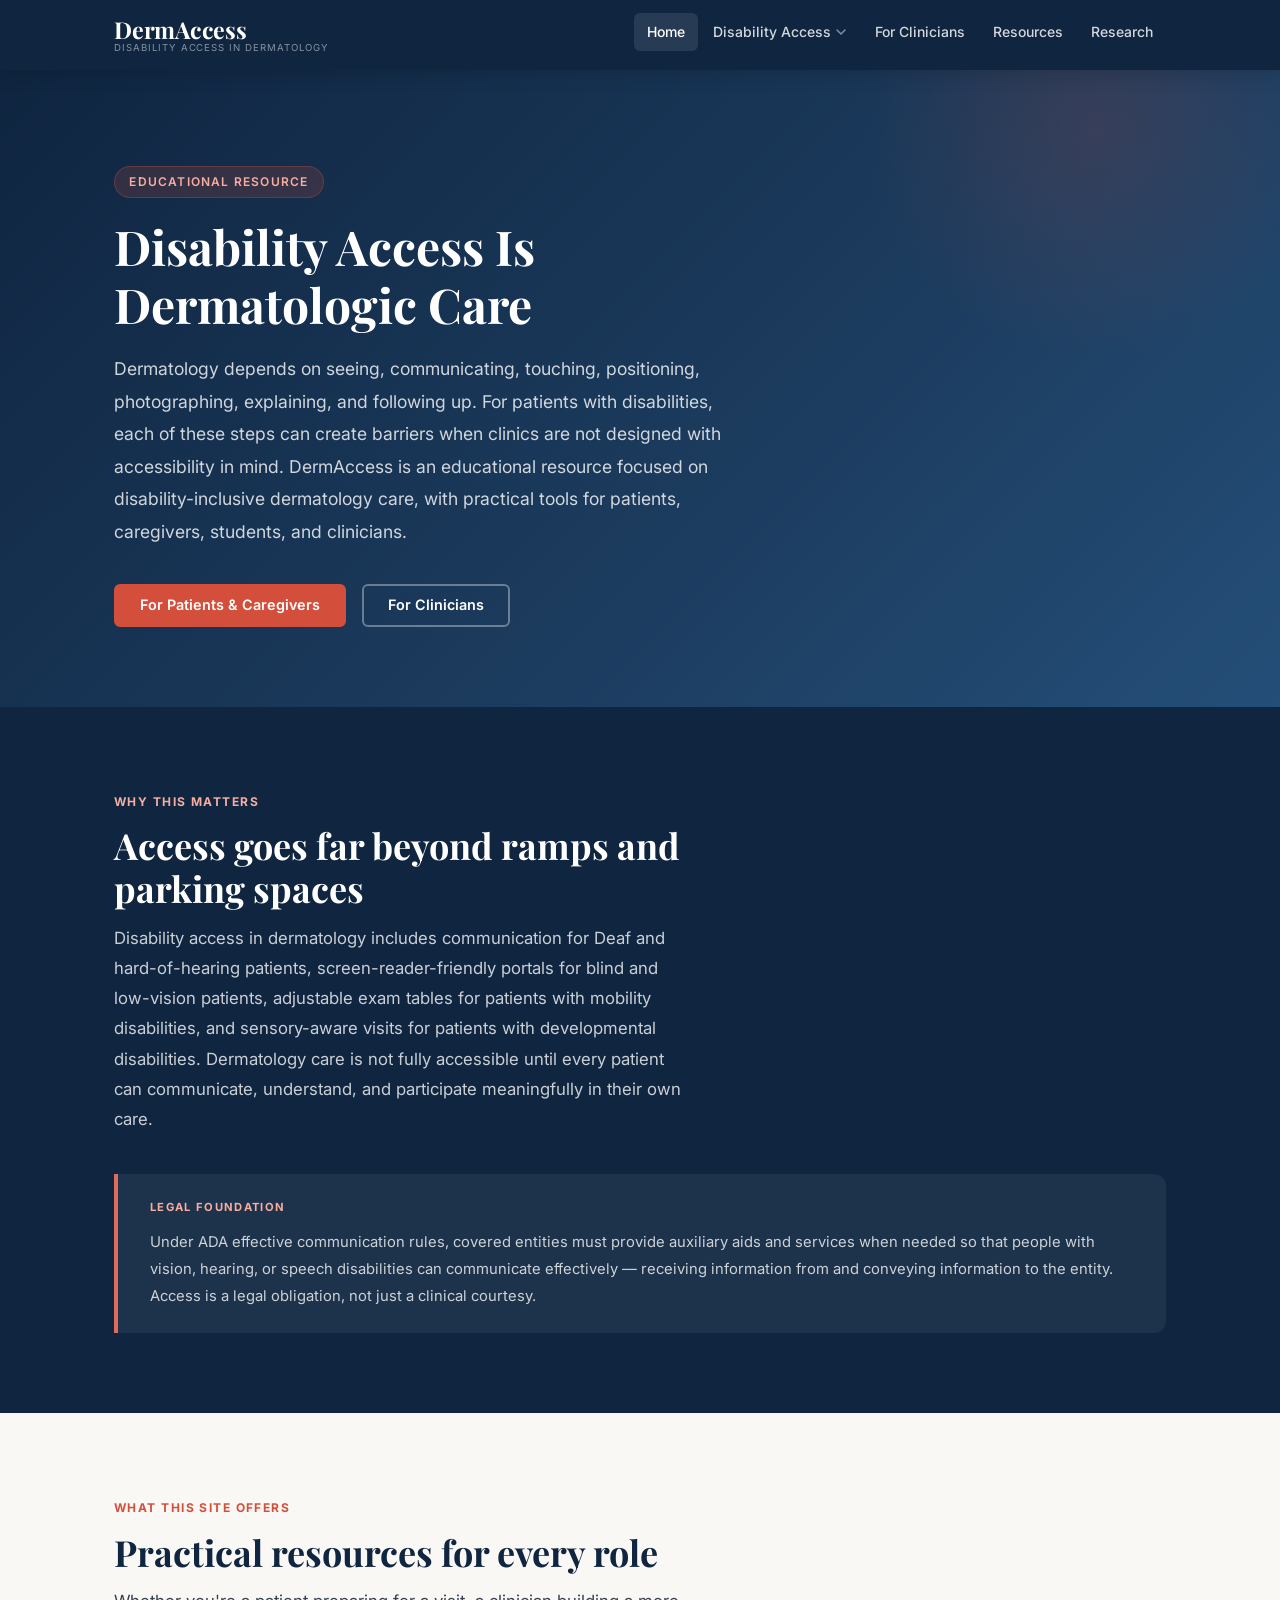
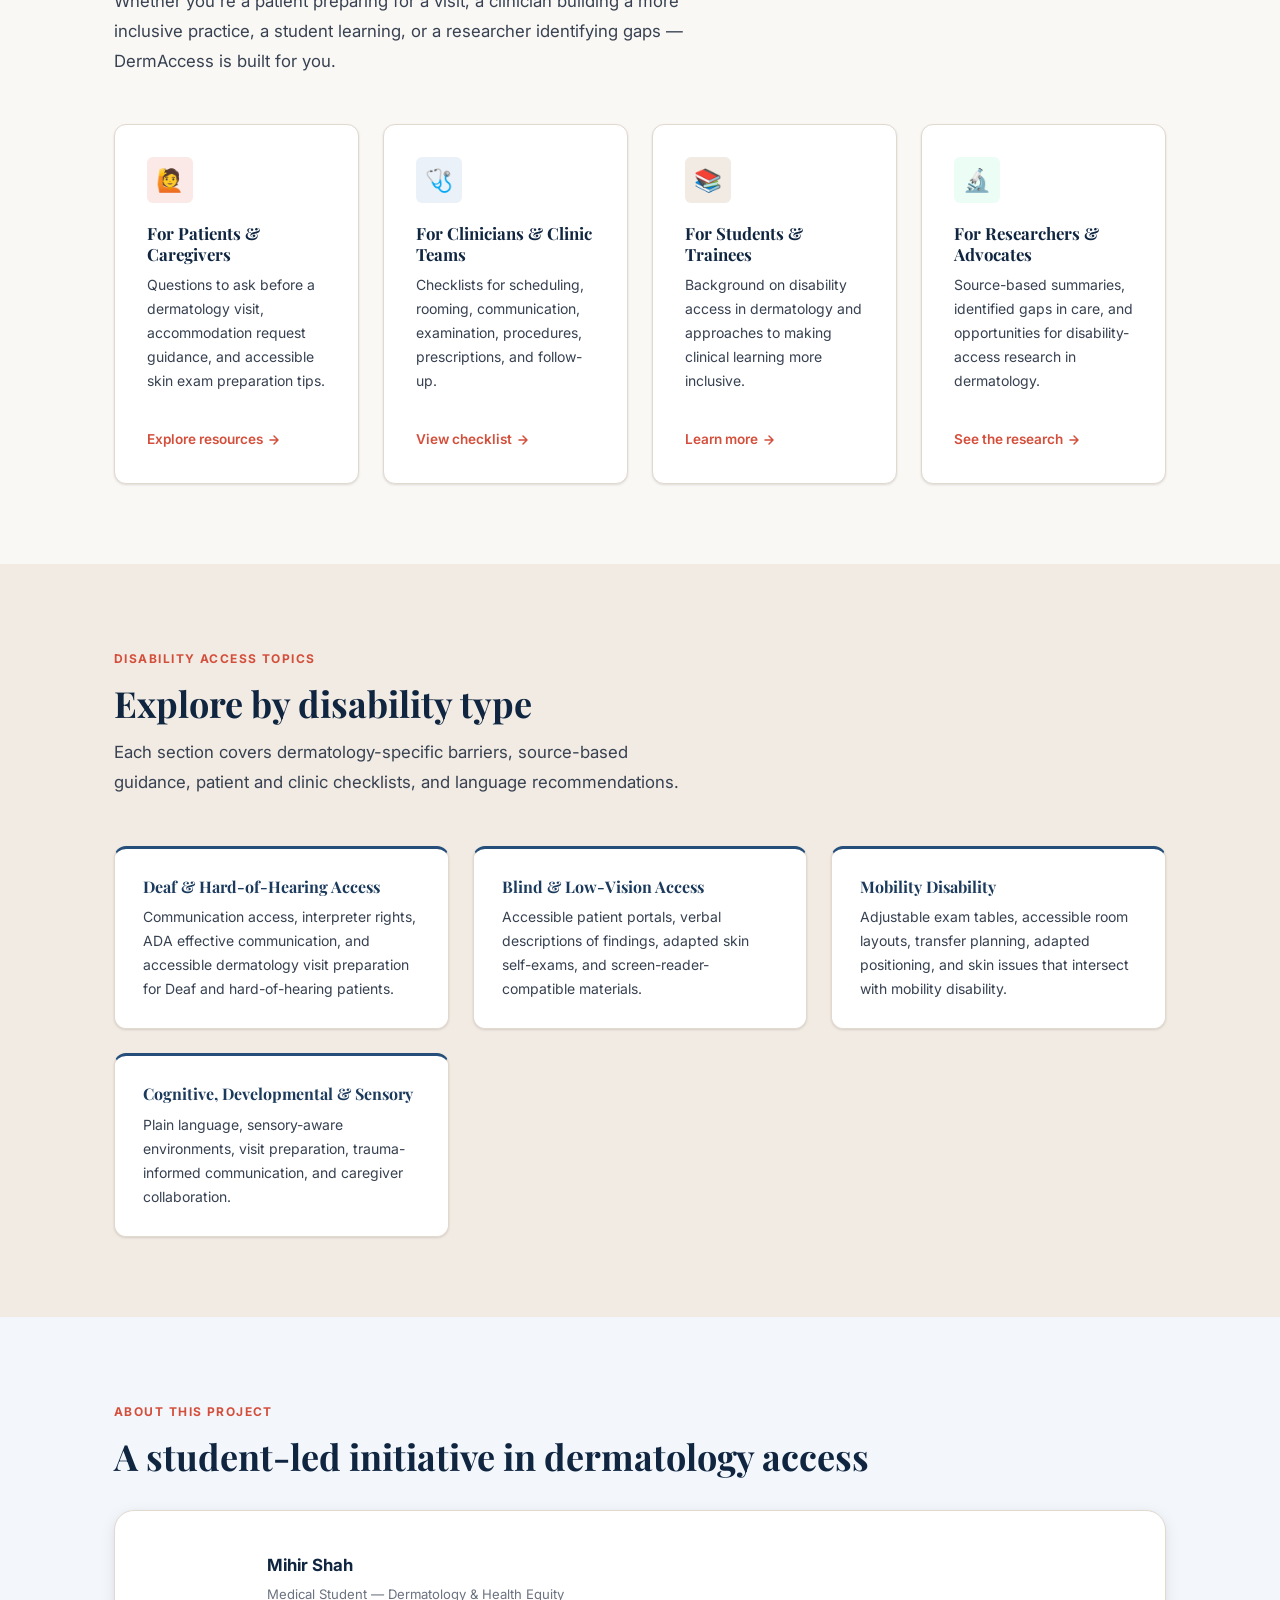
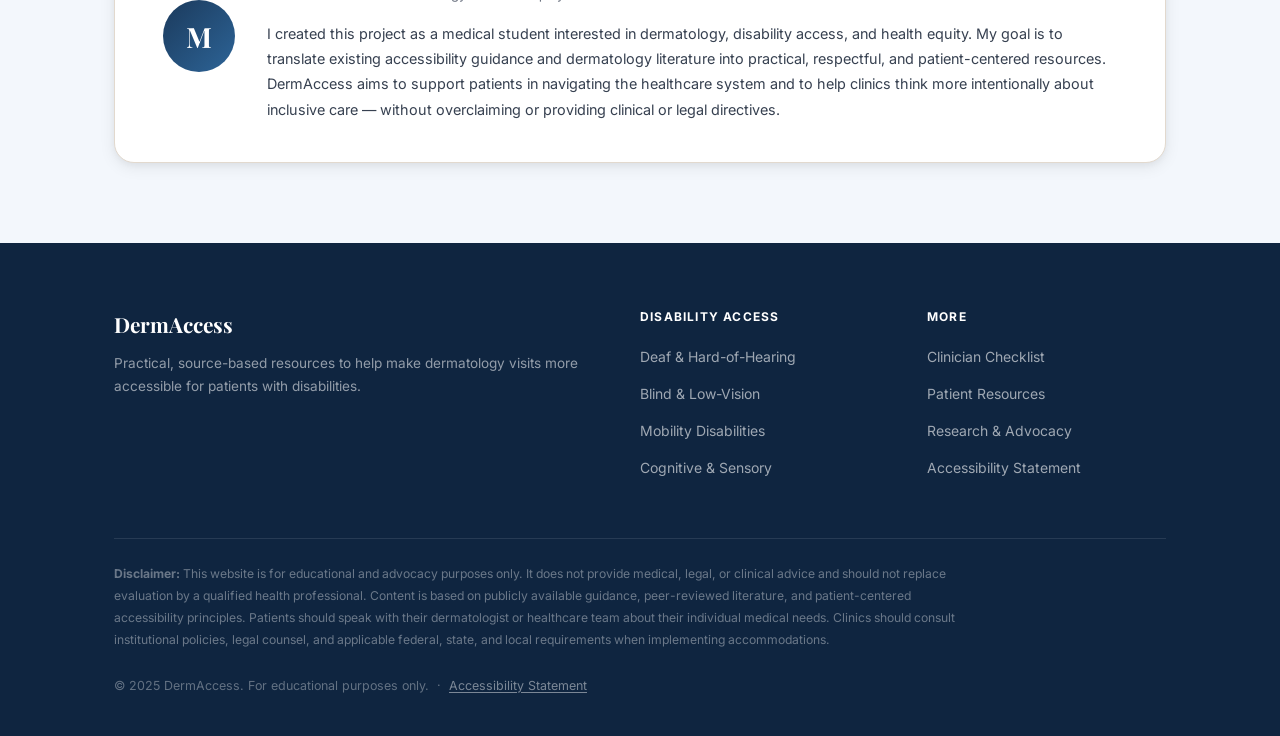
==== index.html @ 1eb8db0a "Initial launch: DermAccess static website Nine-page static HTML/CSS site covering disability-inclusi" ====
<!DOCTYPE html>
<html lang="en">
<head>
  <meta charset="UTF-8">
  <meta name="viewport" content="width=device-width, initial-scale=1.0">
  <meta name="description" content="DermAccess is an educational resource focused on disability-inclusive dermatology care, with practical tools for patients, caregivers, students, and clinicians.">
  <title>DermAccess — Disability Access in Dermatology</title>
  <link rel="preconnect" href="https://fonts.googleapis.com">
  <link rel="preconnect" href="https://fonts.gstatic.com" crossorigin>
  <link href="https://fonts.googleapis.com/css2?family=Playfair+Display:wght@400;700&family=Inter:wght@400;500;600;700&display=swap" rel="stylesheet">
  <link rel="stylesheet" href="css/style.css">
</head>
<body>

<a href="#main" class="skip-link">Skip to main content</a>

<header class="site-header">
  <div class="container">
    <nav class="nav-inner" aria-label="Main navigation">
      <a href="index.html" class="nav-logo" aria-label="DermAccess home">
        <span class="nav-logo-main">DermAccess</span>
        <span class="nav-logo-sub">Disability Access in Dermatology</span>
      </a>
      <button class="nav-toggle" aria-expanded="false" aria-controls="nav-links" aria-label="Toggle navigation">&#9776;</button>
      <ul class="nav-links" id="nav-links" role="list">
        <li><a href="index.html" class="active">Home</a></li>
        <li class="nav-dropdown">
          <button class="nav-dropdown-btn" aria-haspopup="true" aria-expanded="false">
            Disability Access
            <svg class="chevron-icon" viewBox="0 0 12 12" fill="none" aria-hidden="true"><path d="M2 4l4 4 4-4" stroke="currentColor" stroke-width="1.5" stroke-linecap="round" stroke-linejoin="round"/></svg>
          </button>
          <ul class="nav-dropdown-menu" role="list">
            <li><a href="deaf-hoh.html">Deaf &amp; Hard-of-Hearing</a></li>
            <li><a href="blind-low-vision.html">Blind &amp; Low-Vision</a></li>
            <li><a href="mobility.html">Mobility Disabilities</a></li>
            <li><a href="cognitive-sensory.html">Cognitive &amp; Sensory</a></li>
          </ul>
        </li>
        <li><a href="clinician-checklist.html">For Clinicians</a></li>
        <li><a href="patient-resources.html">Resources</a></li>
        <li><a href="research-advocacy.html">Research</a></li>
      </ul>
    </nav>
  </div>
</header>

<main id="main">

  <!-- HERO -->
  <section class="hero" aria-labelledby="hero-heading">
    <div class="container">
      <span class="hero-eyebrow">Educational Resource</span>
      <h1 id="hero-heading">Disability Access Is<br>Dermatologic Care</h1>
      <p class="hero-text">Dermatology depends on seeing, communicating, touching, positioning, photographing, explaining, and following up. For patients with disabilities, each of these steps can create barriers when clinics are not designed with accessibility in mind. DermAccess is an educational resource focused on disability-inclusive dermatology care, with practical tools for patients, caregivers, students, and clinicians.</p>
      <div class="hero-actions">
        <a href="patient-resources.html" class="btn btn-primary">For Patients &amp; Caregivers</a>
        <a href="clinician-checklist.html" class="btn btn-outline">For Clinicians</a>
      </div>
    </div>
  </section>

  <!-- WHY THIS MATTERS -->
  <section class="section bg-dark" aria-labelledby="why-heading">
    <div class="container">
      <span class="section-tag" style="color:#F7ADA0;">Why This Matters</span>
      <h2 id="why-heading" style="color:var(--white); max-width:600px;">Access goes far beyond ramps and parking spaces</h2>
      <p class="section-intro section-intro--white" style="margin-bottom:0;">Disability access in dermatology includes communication for Deaf and hard-of-hearing patients, screen-reader-friendly portals for blind and low-vision patients, adjustable exam tables for patients with mobility disabilities, and sensory-aware visits for patients with developmental disabilities. Dermatology care is not fully accessible until every patient can communicate, understand, and participate meaningfully in their own care.</p>
      <div class="callout" style="background:rgba(255,255,255,0.06); border-left-color:var(--coral-400); margin-top:2.5rem; margin-bottom:0;">
        <div class="callout-label" style="color:#F7ADA0;">Legal Foundation</div>
        <p style="color:rgba(255,255,255,0.78);">Under ADA effective communication rules, covered entities must provide auxiliary aids and services when needed so that people with vision, hearing, or speech disabilities can communicate effectively — receiving information from and conveying information to the entity. Access is a legal obligation, not just a clinical courtesy.</p>
      </div>
    </div>
  </section>

  <!-- WHAT THIS SITE OFFERS -->
  <section class="section" aria-labelledby="offers-heading">
    <div class="container">
      <span class="section-tag">What This Site Offers</span>
      <h2 id="offers-heading">Practical resources for every role</h2>
      <p class="section-intro">Whether you're a patient preparing for a visit, a clinician building a more inclusive practice, a student learning, or a researcher identifying gaps — DermAccess is built for you.</p>
      <div class="cards-grid">
        <article class="card">
          <div class="card-icon card-icon--coral" aria-hidden="true">🙋</div>
          <h3>For Patients &amp; Caregivers</h3>
          <p>Questions to ask before a dermatology visit, accommodation request guidance, and accessible skin exam preparation tips.</p>
          <a href="patient-resources.html" class="card-link" aria-label="Resources for patients and caregivers">
            Explore resources
            <svg width="14" height="14" viewBox="0 0 14 14" fill="none" aria-hidden="true"><path d="M3 7h8M7 3l4 4-4 4" stroke="currentColor" stroke-width="1.5" stroke-linecap="round" stroke-linejoin="round"/></svg>
          </a>
        </article>
        <article class="card">
          <div class="card-icon card-icon--blue" aria-hidden="true">🩺</div>
          <h3>For Clinicians &amp; Clinic Teams</h3>
          <p>Checklists for scheduling, rooming, communication, examination, procedures, prescriptions, and follow-up.</p>
          <a href="clinician-checklist.html" class="card-link" aria-label="Resources for clinicians and clinic teams">
            View checklist
            <svg width="14" height="14" viewBox="0 0 14 14" fill="none" aria-hidden="true"><path d="M3 7h8M7 3l4 4-4 4" stroke="currentColor" stroke-width="1.5" stroke-linecap="round" stroke-linejoin="round"/></svg>
          </a>
        </article>
        <article class="card">
          <div class="card-icon card-icon--warm" aria-hidden="true">📚</div>
          <h3>For Students &amp; Trainees</h3>
          <p>Background on disability access in dermatology and approaches to making clinical learning more inclusive.</p>
          <a href="research-advocacy.html" class="card-link" aria-label="Resources for students and trainees">
            Learn more
            <svg width="14" height="14" viewBox="0 0 14 14" fill="none" aria-hidden="true"><path d="M3 7h8M7 3l4 4-4 4" stroke="currentColor" stroke-width="1.5" stroke-linecap="round" stroke-linejoin="round"/></svg>
          </a>
        </article>
        <article class="card">
          <div class="card-icon card-icon--green" aria-hidden="true">🔬</div>
          <h3>For Researchers &amp; Advocates</h3>
          <p>Source-based summaries, identified gaps in care, and opportunities for disability-access research in dermatology.</p>
          <a href="research-advocacy.html" class="card-link" aria-label="Resources for researchers and advocates">
            See the research
            <svg width="14" height="14" viewBox="0 0 14 14" fill="none" aria-hidden="true"><path d="M3 7h8M7 3l4 4-4 4" stroke="currentColor" stroke-width="1.5" stroke-linecap="round" stroke-linejoin="round"/></svg>
          </a>
        </article>
      </div>
    </div>
  </section>

  <!-- DISABILITY ACCESS TOPICS -->
  <section class="section bg-warm" aria-labelledby="topics-heading">
    <div class="container">
      <span class="section-tag">Disability Access Topics</span>
      <h2 id="topics-heading">Explore by disability type</h2>
      <p class="section-intro">Each section covers dermatology-specific barriers, source-based guidance, patient and clinic checklists, and language recommendations.</p>
      <div class="barriers-grid">
        <a href="deaf-hoh.html" class="barrier-card" style="text-decoration:none; cursor:pointer;">
          <h3>Deaf &amp; Hard-of-Hearing Access</h3>
          <p>Communication access, interpreter rights, ADA effective communication, and accessible dermatology visit preparation for Deaf and hard-of-hearing patients.</p>
        </a>
        <a href="blind-low-vision.html" class="barrier-card" style="text-decoration:none; cursor:pointer;">
          <h3>Blind &amp; Low-Vision Access</h3>
          <p>Accessible patient portals, verbal descriptions of findings, adapted skin self-exams, and screen-reader-compatible materials.</p>
        </a>
        <a href="mobility.html" class="barrier-card" style="text-decoration:none; cursor:pointer;">
          <h3>Mobility Disability</h3>
          <p>Adjustable exam tables, accessible room layouts, transfer planning, adapted positioning, and skin issues that intersect with mobility disability.</p>
        </a>
        <a href="cognitive-sensory.html" class="barrier-card" style="text-decoration:none; cursor:pointer;">
          <h3>Cognitive, Developmental &amp; Sensory</h3>
          <p>Plain language, sensory-aware environments, visit preparation, trauma-informed communication, and caregiver collaboration.</p>
        </a>
      </div>
    </div>
  </section>

  <!-- ABOUT -->
  <section class="section bg-blue-light" aria-labelledby="about-heading">
    <div class="container">
      <span class="section-tag">About This Project</span>
      <h2 id="about-heading" style="margin-bottom:2rem;">A student-led initiative in dermatology access</h2>
      <div class="about-banner">
        <div class="about-avatar" aria-hidden="true">M</div>
        <div>
          <div class="about-name">Mihir Shah</div>
          <span class="about-role">Medical Student &mdash; Dermatology &amp; Health Equity</span>
          <p class="about-text">I created this project as a medical student interested in dermatology, disability access, and health equity. My goal is to translate existing accessibility guidance and dermatology literature into practical, respectful, and patient-centered resources. DermAccess aims to support patients in navigating the healthcare system and to help clinics think more intentionally about inclusive care — without overclaiming or providing clinical or legal directives.</p>
        </div>
      </div>
    </div>
  </section>

</main>

<footer class="site-footer" role="contentinfo">
  <div class="container">
    <div class="footer-grid">
      <div>
        <span class="footer-brand-name">DermAccess</span>
        <p class="footer-tagline">Practical, source-based resources to help make dermatology visits more accessible for patients with disabilities.</p>
      </div>
      <div>
        <span class="footer-heading">Disability Access</span>
        <ul class="footer-links">
          <li><a href="deaf-hoh.html">Deaf &amp; Hard-of-Hearing</a></li>
          <li><a href="blind-low-vision.html">Blind &amp; Low-Vision</a></li>
          <li><a href="mobility.html">Mobility Disabilities</a></li>
          <li><a href="cognitive-sensory.html">Cognitive &amp; Sensory</a></li>
        </ul>
      </div>
      <div>
        <span class="footer-heading">More</span>
        <ul class="footer-links">
          <li><a href="clinician-checklist.html">Clinician Checklist</a></li>
          <li><a href="patient-resources.html">Patient Resources</a></li>
          <li><a href="research-advocacy.html">Research &amp; Advocacy</a></li>
          <li><a href="accessibility.html">Accessibility Statement</a></li>
        </ul>
      </div>
    </div>
    <hr class="footer-divider">
    <p class="footer-disclaimer"><strong>Disclaimer:</strong> This website is for educational and advocacy purposes only. It does not provide medical, legal, or clinical advice and should not replace evaluation by a qualified health professional. Content is based on publicly available guidance, peer-reviewed literature, and patient-centered accessibility principles. Patients should speak with their dermatologist or healthcare team about their individual medical needs. Clinics should consult institutional policies, legal counsel, and applicable federal, state, and local requirements when implementing accommodations.</p>
    <p class="footer-copy">&copy; 2025 DermAccess. For educational purposes only. &nbsp;&middot;&nbsp; <a href="accessibility.html" style="color:rgba(255,255,255,0.45);">Accessibility Statement</a></p>
  </div>
</footer>

<script>
  // Mobile nav toggle
  const toggle = document.querySelector('.nav-toggle');
  const navLinks = document.getElementById('nav-links');
  toggle.addEventListener('click', () => {
    const open = navLinks.classList.toggle('is-open');
    toggle.setAttribute('aria-expanded', open);
  });
  // Mobile dropdown toggle
  document.querySelectorAll('.nav-dropdown-btn').forEach(btn => {
    btn.addEventListener('click', () => {
      const dropdown = btn.closest('.nav-dropdown');
      const open = dropdown.classList.toggle('is-open');
      btn.setAttribute('aria-expanded', open);
    });
  });
</script>

</body>
</html>
---- css/style.css ----
/* ===========================
   CUSTOM PROPERTIES
   =========================== */
:root {
  --off-white: #FAF8F4;
  --white: #FFFFFF;
  --warm-light: #F1EBE3;
  --border-light: #E2D9CE;
  --border: #CFC4B8;

  --text-dark: #111827;
  --text-medium: #374151;
  --text-light: #6B7280;

  --blue-900: #0F2540;
  --blue-800: #1B3A5C;
  --blue-700: #254F7A;
  --blue-600: #2D6497;
  --blue-100: #EBF1F8;
  --blue-50: #F3F7FC;

  --coral-600: #C84331;
  --coral-500: #D44F3B;
  --coral-400: #E06B5A;
  --coral-100: #FAE9E6;
  --coral-50: #FEF5F3;

  --green-100: #ECFDF5;
  --green-700: #047857;

  --font-serif: 'Playfair Display', Georgia, 'Times New Roman', serif;
  --font-sans: 'Inter', -apple-system, BlinkMacSystemFont, 'Segoe UI', sans-serif;

  --shadow-sm: 0 1px 3px rgba(0,0,0,0.08), 0 1px 2px rgba(0,0,0,0.05);
  --shadow-md: 0 4px 16px rgba(0,0,0,0.08), 0 2px 6px rgba(0,0,0,0.04);
  --shadow-lg: 0 12px 40px rgba(0,0,0,0.10), 0 4px 12px rgba(0,0,0,0.05);

  --radius-sm: 6px;
  --radius-md: 12px;
  --radius-lg: 20px;
  --radius-full: 9999px;

  --transition-fast: 150ms ease;
  --transition: 250ms ease;
  --container-max: 1100px;
  --container-padding: 1.5rem;
}

/* ===========================
   RESET & BASE
   =========================== */
*, *::before, *::after { box-sizing: border-box; margin: 0; padding: 0; }

html { font-size: 16px; scroll-behavior: smooth; -webkit-text-size-adjust: 100%; }

body {
  font-family: var(--font-sans);
  font-size: 1rem;
  line-height: 1.7;
  color: var(--text-dark);
  background-color: var(--off-white);
  -webkit-font-smoothing: antialiased;
}

img { max-width: 100%; height: auto; display: block; }

a {
  color: var(--blue-700);
  text-decoration: underline;
  text-underline-offset: 2px;
  transition: color var(--transition-fast);
}
a:hover { color: var(--coral-500); }
a:focus-visible { outline: 3px solid var(--coral-500); outline-offset: 3px; border-radius: 2px; }

ul, ol { padding-left: 1.5rem; }
li { margin-bottom: 0.4rem; }

h1, h2, h3, h4, h5 {
  font-family: var(--font-serif);
  color: var(--blue-900);
  line-height: 1.2;
  font-weight: 700;
}
h1 { font-size: clamp(2rem, 4vw, 3rem); }
h2 { font-size: clamp(1.5rem, 3vw, 2.25rem); }
h3 { font-size: clamp(1.1rem, 2vw, 1.4rem); }
h4 { font-size: 1.05rem; }

p { margin-bottom: 1rem; }
p:last-child { margin-bottom: 0; }

/* ===========================
   SKIP LINK
   =========================== */
.skip-link {
  position: absolute;
  top: -100%;
  left: 1rem;
  background: var(--blue-800);
  color: var(--white);
  padding: 0.75rem 1.25rem;
  z-index: 9999;
  font-weight: 600;
  text-decoration: none;
  border-radius: 0 0 var(--radius-sm) var(--radius-sm);
  font-size: 0.875rem;
}
.skip-link:focus { top: 0; }

/* ===========================
   LAYOUT
   =========================== */
.container { max-width: var(--container-max); margin: 0 auto; padding: 0 var(--container-padding); }
.section { padding: 5rem 0; }
.section--sm { padding: 3rem 0; }
.section--lg { padding: 6rem 0; }

/* ===========================
   NAVIGATION
   =========================== */
.site-header {
  background: var(--blue-900);
  position: sticky;
  top: 0;
  z-index: 100;
  box-shadow: 0 2px 20px rgba(0,0,0,0.18);
}

.nav-inner {
  display: flex;
  align-items: center;
  justify-content: space-between;
  height: 70px;
  gap: 2rem;
}

.nav-logo {
  text-decoration: none;
  display: flex;
  flex-direction: column;
  line-height: 1;
  flex-shrink: 0;
}
.nav-logo-main {
  font-family: var(--font-serif);
  font-size: 1.45rem;
  font-weight: 700;
  color: var(--white);
  letter-spacing: -0.01em;
}
.nav-logo-sub {
  font-size: 0.6rem;
  color: rgba(255,255,255,0.5);
  text-transform: uppercase;
  letter-spacing: 0.1em;
  font-family: var(--font-sans);
  margin-top: 2px;
}

.nav-links {
  display: flex;
  list-style: none;
  padding: 0;
  margin: 0;
  gap: 0.15rem;
  align-items: center;
}
.nav-links > li > a {
  display: block;
  padding: 0.45rem 0.8rem;
  color: rgba(255,255,255,0.82);
  text-decoration: none;
  font-size: 0.875rem;
  font-weight: 500;
  border-radius: var(--radius-sm);
  transition: color var(--transition-fast), background var(--transition-fast);
}
.nav-links > li > a:hover,
.nav-links > li > a.active {
  color: var(--white);
  background: rgba(255,255,255,0.1);
}
.nav-links .nav-cta > a {
  background: var(--coral-500);
  color: var(--white) !important;
  padding: 0.45rem 1rem;
}
.nav-links .nav-cta > a:hover {
  background: var(--coral-600) !important;
}

/* Dropdown */
.nav-dropdown { position: relative; }
.nav-dropdown-btn {
  display: flex;
  align-items: center;
  gap: 4px;
  padding: 0.45rem 0.8rem;
  color: rgba(255,255,255,0.82);
  font-size: 0.875rem;
  font-weight: 500;
  border-radius: var(--radius-sm);
  cursor: pointer;
  background: none;
  border: none;
  font-family: var(--font-sans);
  transition: color var(--transition-fast), background var(--transition-fast);
}
.nav-dropdown-btn:hover { color: var(--white); background: rgba(255,255,255,0.1); }
.nav-dropdown-menu {
  position: absolute;
  top: calc(100% + 10px);
  left: 50%;
  transform: translateX(-50%) translateY(-6px);
  background: var(--white);
  border-radius: var(--radius-md);
  box-shadow: var(--shadow-lg);
  min-width: 250px;
  padding: 0.5rem;
  opacity: 0;
  pointer-events: none;
  transition: opacity var(--transition), transform var(--transition);
  border: 1px solid var(--border-light);
  list-style: none;
}
.nav-dropdown:hover .nav-dropdown-menu,
.nav-dropdown:focus-within .nav-dropdown-menu {
  opacity: 1;
  pointer-events: all;
  transform: translateX(-50%) translateY(0);
}
.nav-dropdown-menu a {
  display: block;
  padding: 0.6rem 1rem;
  color: var(--text-dark) !important;
  font-size: 0.875rem;
  text-decoration: none;
  border-radius: var(--radius-sm);
  transition: background var(--transition-fast), color var(--transition-fast);
}
.nav-dropdown-menu a:hover { background: var(--blue-50) !important; color: var(--blue-800) !important; }
.nav-dropdown-menu li + li { margin-top: 1px; }

.chevron-icon {
  width: 12px;
  height: 12px;
  opacity: 0.6;
  transition: transform var(--transition-fast);
}
.nav-dropdown:hover .chevron-icon,
.nav-dropdown:focus-within .chevron-icon { transform: rotate(180deg); }

.nav-toggle {
  display: none;
  background: none;
  border: 1px solid rgba(255,255,255,0.25);
  border-radius: var(--radius-sm);
  cursor: pointer;
  padding: 0.4rem 0.6rem;
  color: var(--white);
  line-height: 1;
  font-size: 1.2rem;
}

/* ===========================
   HERO (HOME)
   =========================== */
.hero {
  background: linear-gradient(135deg, var(--blue-900) 0%, var(--blue-800) 55%, #244e78 100%);
  color: var(--white);
  padding: 6rem 0 5rem;
  position: relative;
  overflow: hidden;
}
.hero::before {
  content: '';
  position: absolute;
  top: -30%;
  right: -5%;
  width: 500px;
  height: 500px;
  background: radial-gradient(circle, rgba(212,79,59,0.15) 0%, transparent 65%);
  pointer-events: none;
}
.hero-eyebrow {
  display: inline-block;
  background: rgba(212,79,59,0.18);
  color: #F7ADA0;
  border: 1px solid rgba(212,79,59,0.3);
  padding: 0.3rem 0.9rem;
  border-radius: var(--radius-full);
  font-size: 0.75rem;
  font-weight: 600;
  text-transform: uppercase;
  letter-spacing: 0.1em;
  margin-bottom: 1.25rem;
}
.hero h1 { color: var(--white); max-width: 700px; margin-bottom: 1.25rem; }
.hero-text {
  font-size: 1.1rem;
  color: rgba(255,255,255,0.8);
  max-width: 620px;
  line-height: 1.85;
  margin-bottom: 2.25rem;
}
.hero-actions { display: flex; gap: 1rem; flex-wrap: wrap; }

/* PAGE HERO (subpages) */
.page-hero {
  background: linear-gradient(135deg, var(--blue-900) 0%, var(--blue-800) 100%);
  color: var(--white);
  padding: 3.5rem 0 3rem;
}
.breadcrumb {
  display: flex;
  align-items: center;
  gap: 6px;
  margin-bottom: 1rem;
  font-size: 0.82rem;
}
.breadcrumb a { color: rgba(255,255,255,0.55); text-decoration: none; }
.breadcrumb a:hover { color: rgba(255,255,255,0.85); }
.breadcrumb-sep { color: rgba(255,255,255,0.3); }
.breadcrumb-current { color: rgba(255,255,255,0.8); }
.page-hero h1 { color: var(--white); max-width: 700px; }
.page-hero-intro {
  color: rgba(255,255,255,0.78);
  font-size: 1.05rem;
  max-width: 650px;
  margin-top: 1.25rem;
  line-height: 1.85;
}

/* ===========================
   BUTTONS
   =========================== */
.btn {
  display: inline-flex;
  align-items: center;
  gap: 7px;
  padding: 0.75rem 1.5rem;
  border-radius: var(--radius-sm);
  font-family: var(--font-sans);
  font-size: 0.9rem;
  font-weight: 600;
  text-decoration: none;
  cursor: pointer;
  border: 2px solid transparent;
  transition: all var(--transition-fast);
  line-height: 1;
}
.btn-primary { background: var(--coral-500); color: var(--white); border-color: var(--coral-500); }
.btn-primary:hover { background: var(--coral-600); border-color: var(--coral-600); color: var(--white); transform: translateY(-1px); box-shadow: 0 4px 14px rgba(212,79,59,0.3); }
.btn-outline { background: transparent; color: var(--white); border-color: rgba(255,255,255,0.35); }
.btn-outline:hover { background: rgba(255,255,255,0.1); border-color: rgba(255,255,255,0.65); color: var(--white); }
.btn-blue { background: var(--blue-800); color: var(--white); border-color: var(--blue-800); }
.btn-blue:hover { background: var(--blue-900); border-color: var(--blue-900); color: var(--white); }
.btn-ghost { background: var(--warm-light); color: var(--text-medium); border-color: var(--border-light); cursor: not-allowed; opacity: 0.75; }
.btn-sm { padding: 0.5rem 1rem; font-size: 0.82rem; }

/* ===========================
   SECTION HEADERS
   =========================== */
.section-tag {
  display: inline-block;
  color: var(--coral-500);
  font-size: 0.75rem;
  font-weight: 700;
  text-transform: uppercase;
  letter-spacing: 0.12em;
  margin-bottom: 0.75rem;
}
.section-intro {
  color: var(--text-medium);
  font-size: 1.05rem;
  max-width: 580px;
  line-height: 1.8;
  margin-top: 0.75rem;
  margin-bottom: 3rem;
}

/* ===========================
   CARDS (home page)
   =========================== */
.cards-grid {
  display: grid;
  grid-template-columns: repeat(auto-fit, minmax(240px, 1fr));
  gap: 1.5rem;
}
.card {
  background: var(--white);
  border-radius: var(--radius-md);
  padding: 2rem;
  box-shadow: var(--shadow-sm);
  border: 1px solid var(--border-light);
  transition: transform var(--transition), box-shadow var(--transition);
  display: flex;
  flex-direction: column;
}
.card:hover { transform: translateY(-3px); box-shadow: var(--shadow-md); }
.card-icon {
  width: 46px;
  height: 46px;
  border-radius: var(--radius-sm);
  display: flex;
  align-items: center;
  justify-content: center;
  margin-bottom: 1.25rem;
  font-size: 1.4rem;
}
.card-icon--blue { background: var(--blue-100); }
.card-icon--coral { background: var(--coral-100); }
.card-icon--warm { background: var(--warm-light); }
.card-icon--green { background: var(--green-100); }
.card h3 { font-size: 1.05rem; margin-bottom: 0.6rem; }
.card p { color: var(--text-medium); font-size: 0.875rem; line-height: 1.7; flex: 1; }
.card-link {
  display: inline-flex;
  align-items: center;
  gap: 4px;
  margin-top: 1.25rem;
  color: var(--coral-500);
  font-size: 0.85rem;
  font-weight: 600;
  text-decoration: none;
  transition: gap var(--transition-fast), color var(--transition-fast);
}
.card-link:hover { color: var(--coral-600); gap: 8px; }

/* ===========================
   CALLOUT BOX
   =========================== */
.callout {
  background: var(--blue-50);
  border-left: 4px solid var(--blue-700);
  border-radius: 0 var(--radius-md) var(--radius-md) 0;
  padding: 1.5rem 2rem;
  margin: 2.5rem 0;
}
.callout-label {
  font-size: 0.7rem;
  font-weight: 700;
  text-transform: uppercase;
  letter-spacing: 0.12em;
  color: var(--blue-600);
  margin-bottom: 0.75rem;
  font-family: var(--font-sans);
}
.callout p { color: var(--text-medium); font-size: 0.925rem; margin: 0; line-height: 1.8; }

/* ===========================
   BARRIERS GRID
   =========================== */
.barriers-grid {
  display: grid;
  grid-template-columns: repeat(auto-fill, minmax(280px, 1fr));
  gap: 1.5rem;
  margin-top: 2.5rem;
}
.barrier-card {
  background: var(--white);
  border-radius: var(--radius-md);
  padding: 1.75rem;
  box-shadow: var(--shadow-sm);
  border: 1px solid var(--border-light);
  border-top: 3px solid var(--blue-700);
}
.barrier-card h3 { font-size: 1rem; color: var(--blue-800); margin-bottom: 0.6rem; }
.barrier-card p { font-size: 0.875rem; color: var(--text-medium); margin: 0; line-height: 1.7; }

/* ===========================
   CHECKLIST BOXES
   =========================== */
.checklist-grid {
  display: grid;
  grid-template-columns: 1fr 1fr;
  gap: 1.5rem;
  margin: 2.5rem 0;
}
.checklist-box {
  background: var(--white);
  border-radius: var(--radius-md);
  padding: 1.75rem;
  box-shadow: var(--shadow-sm);
  border: 1px solid var(--border-light);
}
.checklist-box--blue { border-top: 3px solid var(--blue-700); }
.checklist-box--coral { border-top: 3px solid var(--coral-500); }
.checklist-box h3 { font-size: 1.05rem; margin-bottom: 0.35rem; }
.checklist-sub { color: var(--text-light); font-size: 0.8rem; margin-bottom: 1.25rem; display: block; }
.checklist {
  list-style: none;
  padding: 0;
  margin: 0;
}
.checklist li {
  display: flex;
  gap: 0.75rem;
  padding: 0.6rem 0;
  border-bottom: 1px solid var(--border-light);
  font-size: 0.875rem;
  color: var(--text-medium);
  line-height: 1.55;
  align-items: flex-start;
  margin-bottom: 0;
}
.checklist li:last-child { border-bottom: none; padding-bottom: 0; }
.check-dot {
  flex-shrink: 0;
  width: 20px;
  height: 20px;
  border-radius: 50%;
  display: flex;
  align-items: center;
  justify-content: center;
  margin-top: 1px;
}
.checklist-box--blue .check-dot { background: var(--blue-100); }
.checklist-box--coral .check-dot { background: var(--coral-100); }

/* ===========================
   LANGUAGE GUIDE
   =========================== */
.language-guide {
  background: var(--warm-light);
  border-radius: var(--radius-md);
  padding: 2rem;
  margin: 2.5rem 0;
}
.language-guide h3 { margin-bottom: 1.5rem; }
.language-compare { display: grid; grid-template-columns: 1fr 1fr; gap: 1rem; }
.lang-item { padding: 1.25rem; border-radius: var(--radius-sm); }
.lang-item--avoid { background: #FEF2F2; border-left: 3px solid #EF4444; }
.lang-item--better { background: #F0FDF4; border-left: 3px solid #22C55E; }
.lang-label {
  font-size: 0.68rem;
  font-weight: 700;
  text-transform: uppercase;
  letter-spacing: 0.12em;
  margin-bottom: 0.5rem;
  font-family: var(--font-sans);
  display: block;
}
.lang-item--avoid .lang-label { color: #DC2626; }
.lang-item--better .lang-label { color: #16A34A; }
.lang-item p { font-size: 0.875rem; color: var(--text-medium); margin: 0; font-style: italic; line-height: 1.65; }

/* ===========================
   TIMELINE
   =========================== */
.timeline { position: relative; padding-left: 3rem; }
.timeline::before {
  content: '';
  position: absolute;
  left: 19px;
  top: 20px;
  bottom: 20px;
  width: 2px;
  background: linear-gradient(to bottom, var(--blue-700), var(--border-light));
}
.timeline-item { position: relative; margin-bottom: 2.5rem; }
.timeline-item:last-child { margin-bottom: 0; }
.timeline-marker {
  position: absolute;
  left: -3rem;
  top: 0;
  width: 38px;
  height: 38px;
  background: var(--blue-800);
  border-radius: 50%;
  display: flex;
  align-items: center;
  justify-content: center;
  color: var(--white);
  font-weight: 700;
  font-size: 0.875rem;
  border: 3px solid var(--off-white);
  z-index: 1;
  font-family: var(--font-sans);
}
.timeline-content {
  background: var(--white);
  border-radius: var(--radius-md);
  padding: 1.75rem 2rem;
  box-shadow: var(--shadow-sm);
  border: 1px solid var(--border-light);
}
.timeline-content h3 {
  font-size: 1.1rem;
  color: var(--blue-800);
  margin-bottom: 1.25rem;
  padding-bottom: 1rem;
  border-bottom: 1px solid var(--border-light);
}
.timeline-note {
  margin-top: 1rem;
  padding: 0.85rem 1rem;
  background: var(--blue-50);
  border-radius: var(--radius-sm);
  font-size: 0.82rem;
  color: var(--text-medium);
  line-height: 1.7;
}

/* ===========================
   SCRIPT BOX
   =========================== */
.script-box {
  background: linear-gradient(135deg, var(--blue-900) 0%, var(--blue-800) 100%);
  color: var(--white);
  border-radius: var(--radius-md);
  padding: 2rem 2.25rem;
  margin: 2.5rem 0;
}
.script-label {
  font-size: 0.68rem;
  font-weight: 700;
  text-transform: uppercase;
  letter-spacing: 0.15em;
  color: #F7ADA0;
  margin-bottom: 1rem;
  display: block;
  font-family: var(--font-sans);
}
.script-box blockquote {
  font-size: 1.02rem;
  line-height: 1.85;
  color: rgba(255,255,255,0.88);
  font-style: italic;
  margin: 0;
  padding: 0;
  border: none;
  font-family: var(--font-serif);
}

/* ===========================
   RESOURCE SECTION
   =========================== */
.resource-category { margin-bottom: 3rem; }
.resource-category h3 { margin-bottom: 1.25rem; padding-bottom: 0.75rem; border-bottom: 2px solid var(--border-light); }
.resource-grid {
  display: grid;
  grid-template-columns: repeat(auto-fill, minmax(300px, 1fr));
  gap: 1.25rem;
}
.resource-card {
  background: var(--white);
  border-radius: var(--radius-md);
  padding: 1.5rem;
  box-shadow: var(--shadow-sm);
  border: 1px solid var(--border-light);
  display: flex;
  flex-direction: column;
  gap: 0.6rem;
  transition: box-shadow var(--transition);
}
.resource-card:hover { box-shadow: var(--shadow-md); }
.resource-tag {
  display: inline-block;
  padding: 0.18rem 0.55rem;
  border-radius: var(--radius-full);
  font-size: 0.68rem;
  font-weight: 700;
  text-transform: uppercase;
  letter-spacing: 0.08em;
  font-family: var(--font-sans);
  width: fit-content;
}
.resource-tag--rights { background: var(--blue-100); color: var(--blue-700); }
.resource-tag--derm { background: var(--coral-100); color: var(--coral-600); }
.resource-tag--web { background: var(--green-100); color: var(--green-700); }
.resource-card h4 { font-family: var(--font-sans); font-size: 0.95rem; font-weight: 600; color: var(--text-dark); margin: 0; }
.resource-card p { color: var(--text-medium); font-size: 0.85rem; line-height: 1.65; margin: 0; flex: 1; }
.resource-card a.resource-link {
  font-size: 0.82rem;
  font-weight: 600;
  color: var(--coral-500);
  text-decoration: none;
  display: inline-flex;
  align-items: center;
  gap: 4px;
  margin-top: 0.25rem;
}
.resource-card a.resource-link:hover { color: var(--coral-600); }

/* ===========================
   HANDOUT GRID
   =========================== */
.handout-grid {
  display: grid;
  grid-template-columns: repeat(auto-fill, minmax(240px, 1fr));
  gap: 1.25rem;
  margin-top: 1.5rem;
}
.handout-item {
  background: var(--white);
  border-radius: var(--radius-md);
  padding: 1.5rem;
  box-shadow: var(--shadow-sm);
  border: 1px solid var(--border-light);
  display: flex;
  flex-direction: column;
  gap: 0.85rem;
}
.handout-icon { font-size: 1.5rem; }
.handout-item h4 { font-family: var(--font-sans); font-size: 0.9rem; font-weight: 600; margin: 0; color: var(--text-dark); line-height: 1.4; }
.badge-soon {
  display: inline-block;
  background: var(--warm-light);
  color: var(--text-light);
  font-size: 0.65rem;
  font-weight: 700;
  text-transform: uppercase;
  letter-spacing: 0.1em;
  padding: 0.2rem 0.55rem;
  border-radius: var(--radius-full);
  font-family: var(--font-sans);
  width: fit-content;
}

/* ===========================
   ABOUT SECTION
   =========================== */
.about-banner {
  background: var(--white);
  border-radius: var(--radius-lg);
  padding: 2.5rem 3rem;
  box-shadow: var(--shadow-md);
  border: 1px solid var(--border-light);
  display: grid;
  grid-template-columns: auto 1fr;
  gap: 2rem;
  align-items: center;
}
.about-avatar {
  width: 72px;
  height: 72px;
  background: linear-gradient(135deg, var(--blue-800), var(--blue-600));
  border-radius: 50%;
  display: flex;
  align-items: center;
  justify-content: center;
  font-family: var(--font-serif);
  font-size: 1.75rem;
  color: var(--white);
  font-weight: 700;
  flex-shrink: 0;
}
.about-name { font-size: 1.05rem; font-weight: 700; color: var(--blue-900); margin-bottom: 0.2rem; font-family: var(--font-sans); }
.about-role { font-size: 0.82rem; color: var(--text-light); margin-bottom: 1rem; display: block; }
.about-text { font-size: 0.9rem; color: var(--text-medium); line-height: 1.75; margin: 0; }

/* ===========================
   BACKGROUND VARIANTS
   =========================== */
.bg-dark { background: var(--blue-900); }
.bg-dark h2, .bg-dark h3 { color: var(--white); }
.bg-dark p, .bg-dark li { color: rgba(255,255,255,0.78); }
.bg-warm { background: var(--warm-light); }
.bg-blue-light { background: var(--blue-50); }
.bg-white { background: var(--white); }

/* ===========================
   ACCESS CHECKLIST (accessibility page)
   =========================== */
.access-grid {
  display: grid;
  grid-template-columns: repeat(auto-fill, minmax(220px, 1fr));
  gap: 1rem;
  margin: 2rem 0;
}
.access-item {
  display: flex;
  gap: 0.75rem;
  align-items: flex-start;
  padding: 1rem;
  background: var(--white);
  border-radius: var(--radius-sm);
  box-shadow: var(--shadow-sm);
  border: 1px solid var(--border-light);
  font-size: 0.875rem;
  color: var(--text-medium);
  line-height: 1.5;
}
.access-icon { color: #22C55E; flex-shrink: 0; font-size: 1rem; margin-top: 1px; }

/* ===========================
   RESEARCH PAGE
   =========================== */
.research-questions { margin: 2rem 0; }
.research-q {
  display: flex;
  gap: 1rem;
  padding: 1.1rem 0;
  border-bottom: 1px solid var(--border-light);
  align-items: flex-start;
}
.research-q:last-child { border-bottom: none; }
.research-num {
  flex-shrink: 0;
  width: 30px;
  height: 30px;
  background: var(--blue-100);
  color: var(--blue-800);
  border-radius: 50%;
  display: flex;
  align-items: center;
  justify-content: center;
  font-weight: 700;
  font-size: 0.8rem;
  font-family: var(--font-sans);
  margin-top: 2px;
}
.research-q-text { color: var(--text-medium); font-size: 0.925rem; line-height: 1.65; padding-top: 4px; }

/* ===========================
   FOOTER
   =========================== */
.site-footer {
  background: var(--blue-900);
  color: rgba(255,255,255,0.7);
  padding: 4rem 0 2.5rem;
}
.footer-grid {
  display: grid;
  grid-template-columns: 2fr 1fr 1fr;
  gap: 3rem;
  margin-bottom: 3rem;
}
.footer-brand-name {
  font-family: var(--font-serif);
  font-size: 1.3rem;
  font-weight: 700;
  color: var(--white);
  display: block;
  margin-bottom: 0.6rem;
}
.footer-tagline { font-size: 0.85rem; color: rgba(255,255,255,0.55); line-height: 1.7; }
.footer-heading {
  color: var(--white);
  font-family: var(--font-sans);
  font-size: 0.75rem;
  font-weight: 700;
  text-transform: uppercase;
  letter-spacing: 0.1em;
  margin-bottom: 1rem;
  display: block;
}
.footer-links { list-style: none; padding: 0; margin: 0; }
.footer-links li { margin-bottom: 0.6rem; }
.footer-links a { color: rgba(255,255,255,0.6); text-decoration: none; font-size: 0.875rem; transition: color var(--transition-fast); }
.footer-links a:hover { color: var(--white); }
.footer-divider { border: none; border-top: 1px solid rgba(255,255,255,0.1); margin-bottom: 1.5rem; }
.footer-disclaimer { font-size: 0.76rem; color: rgba(255,255,255,0.38); line-height: 1.8; max-width: 860px; margin-bottom: 1.5rem; }
.footer-copy { font-size: 0.78rem; color: rgba(255,255,255,0.35); }

/* ===========================
   STICKY SECTION NAV
   =========================== */
.section-nav {
  background: var(--white);
  border-bottom: 1px solid var(--border-light);
  padding: 0.6rem 0;
  position: sticky;
  top: 70px;
  z-index: 50;
}
.section-nav-inner {
  display: flex;
  gap: 1.5rem;
  overflow-x: auto;
  -webkit-overflow-scrolling: touch;
  scrollbar-width: none;
}
.section-nav-inner::-webkit-scrollbar { display: none; }
.section-nav-link {
  white-space: nowrap;
  font-size: 0.82rem;
  font-weight: 500;
  color: var(--text-medium);
  text-decoration: none;
  padding: 0.25rem 0;
  border-bottom: 2px solid transparent;
  transition: color var(--transition-fast), border-color var(--transition-fast);
  font-family: var(--font-sans);
}
.section-nav-link:hover { color: var(--blue-800); border-bottom-color: var(--blue-800); }

/* ===========================
   RESPONSIVE
   =========================== */
@media (max-width: 768px) {
  :root { --container-padding: 1.25rem; }

  .nav-links {
    display: none;
    position: absolute;
    top: 100%;
    left: 0;
    right: 0;
    background: var(--blue-900);
    flex-direction: column;
    padding: 0.75rem 1rem 1rem;
    border-top: 1px solid rgba(255,255,255,0.1);
    gap: 0;
    align-items: stretch;
  }
  .nav-links.is-open { display: flex; }
  .nav-links > li > a { padding: 0.65rem 0.75rem; }
  .nav-dropdown-btn { padding: 0.65rem 0.75rem; width: 100%; justify-content: space-between; }
  .nav-dropdown-menu {
    position: static;
    opacity: 1;
    pointer-events: all;
    transform: none;
    box-shadow: none;
    border: none;
    background: rgba(255,255,255,0.05);
    min-width: unset;
    border-radius: 0;
    padding: 0;
    display: none;
  }
  .nav-dropdown.is-open .nav-dropdown-menu { display: block; }
  .nav-dropdown-menu a { color: rgba(255,255,255,0.75) !important; padding-left: 2rem !important; }
  .nav-dropdown-menu a:hover { background: rgba(255,255,255,0.07) !important; color: var(--white) !important; }
  .nav-toggle { display: flex; align-items: center; }

  .checklist-grid,
  .language-compare,
  .footer-grid,
  .about-banner { grid-template-columns: 1fr; }
  .about-banner { padding: 2rem; text-align: center; }
  .about-avatar { margin: 0 auto; }
  .hero { padding: 4rem 0 3.5rem; }
  .hero-actions { flex-direction: column; }
  .cards-grid { grid-template-columns: 1fr; }
  .section { padding: 3.5rem 0; }
}

@media (max-width: 480px) {
  .barriers-grid,
  .resource-grid,
  .handout-grid,
  .access-grid { grid-template-columns: 1fr; }
}
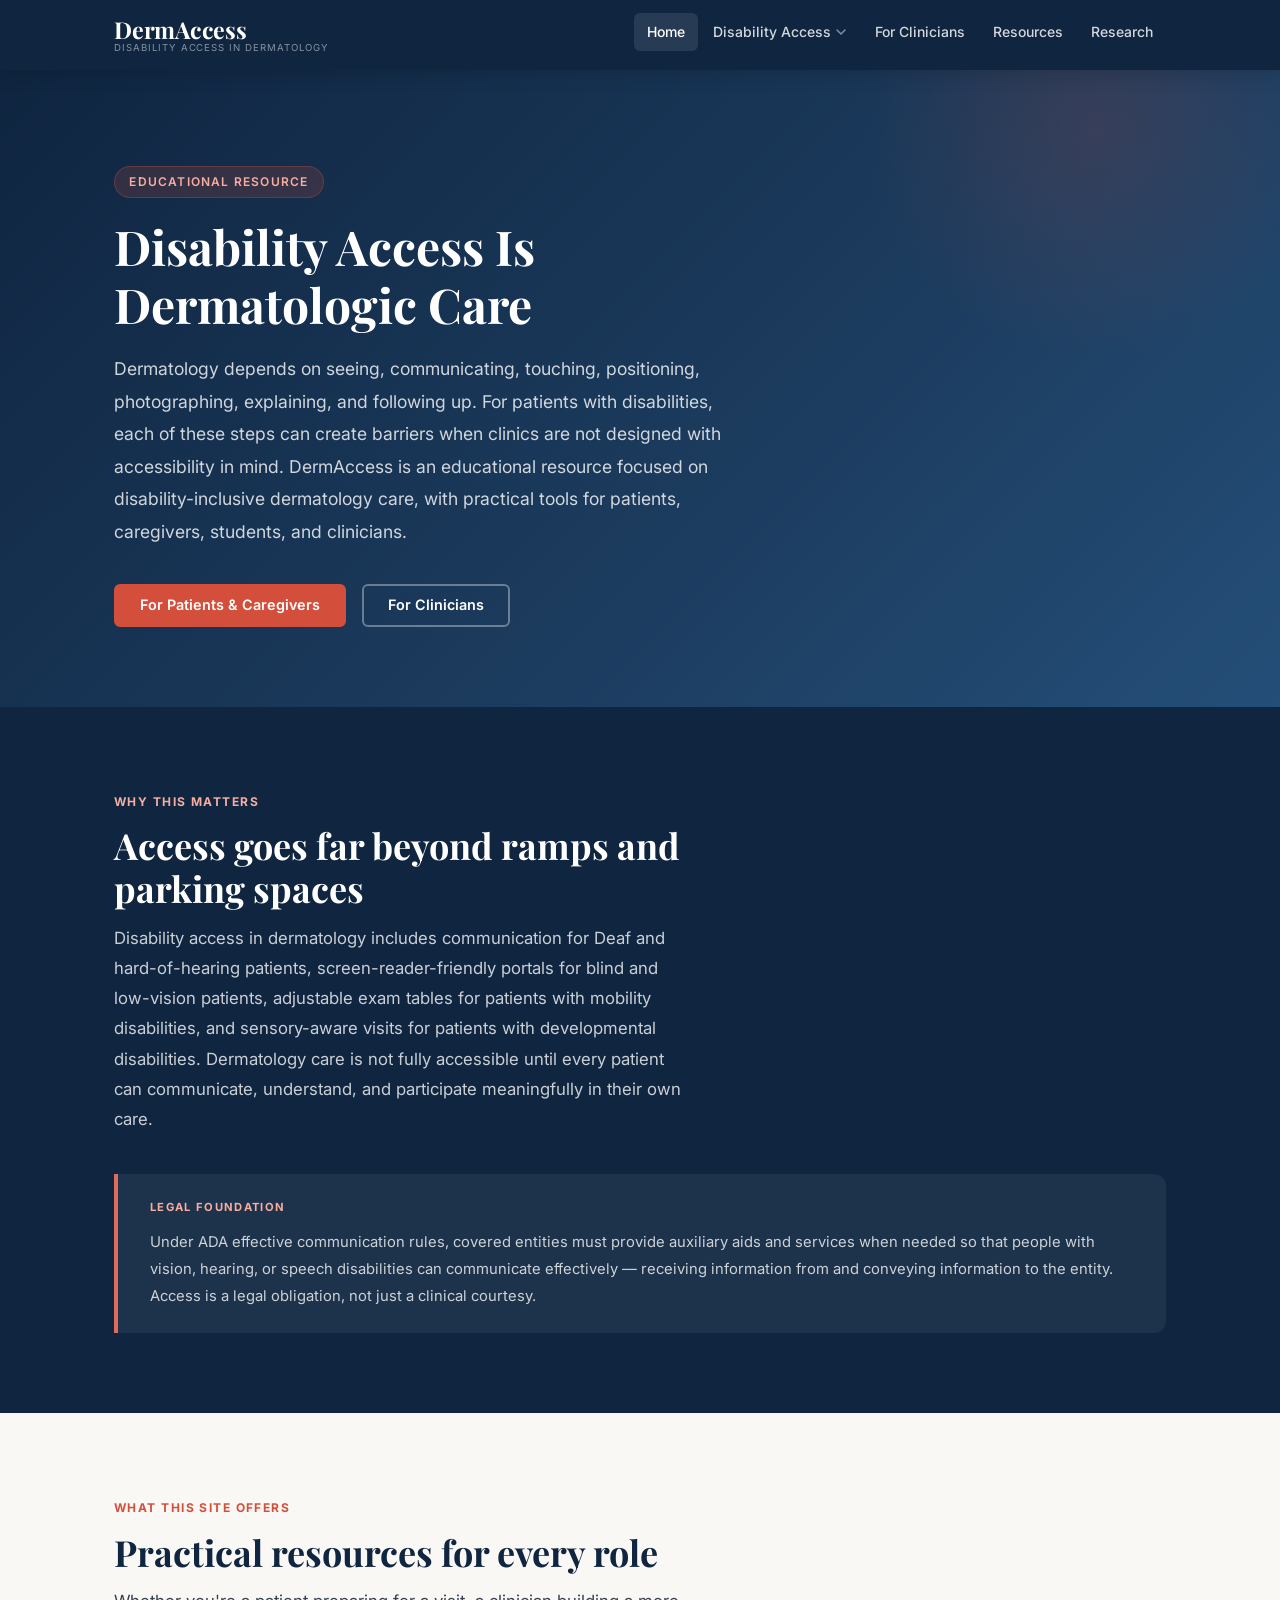
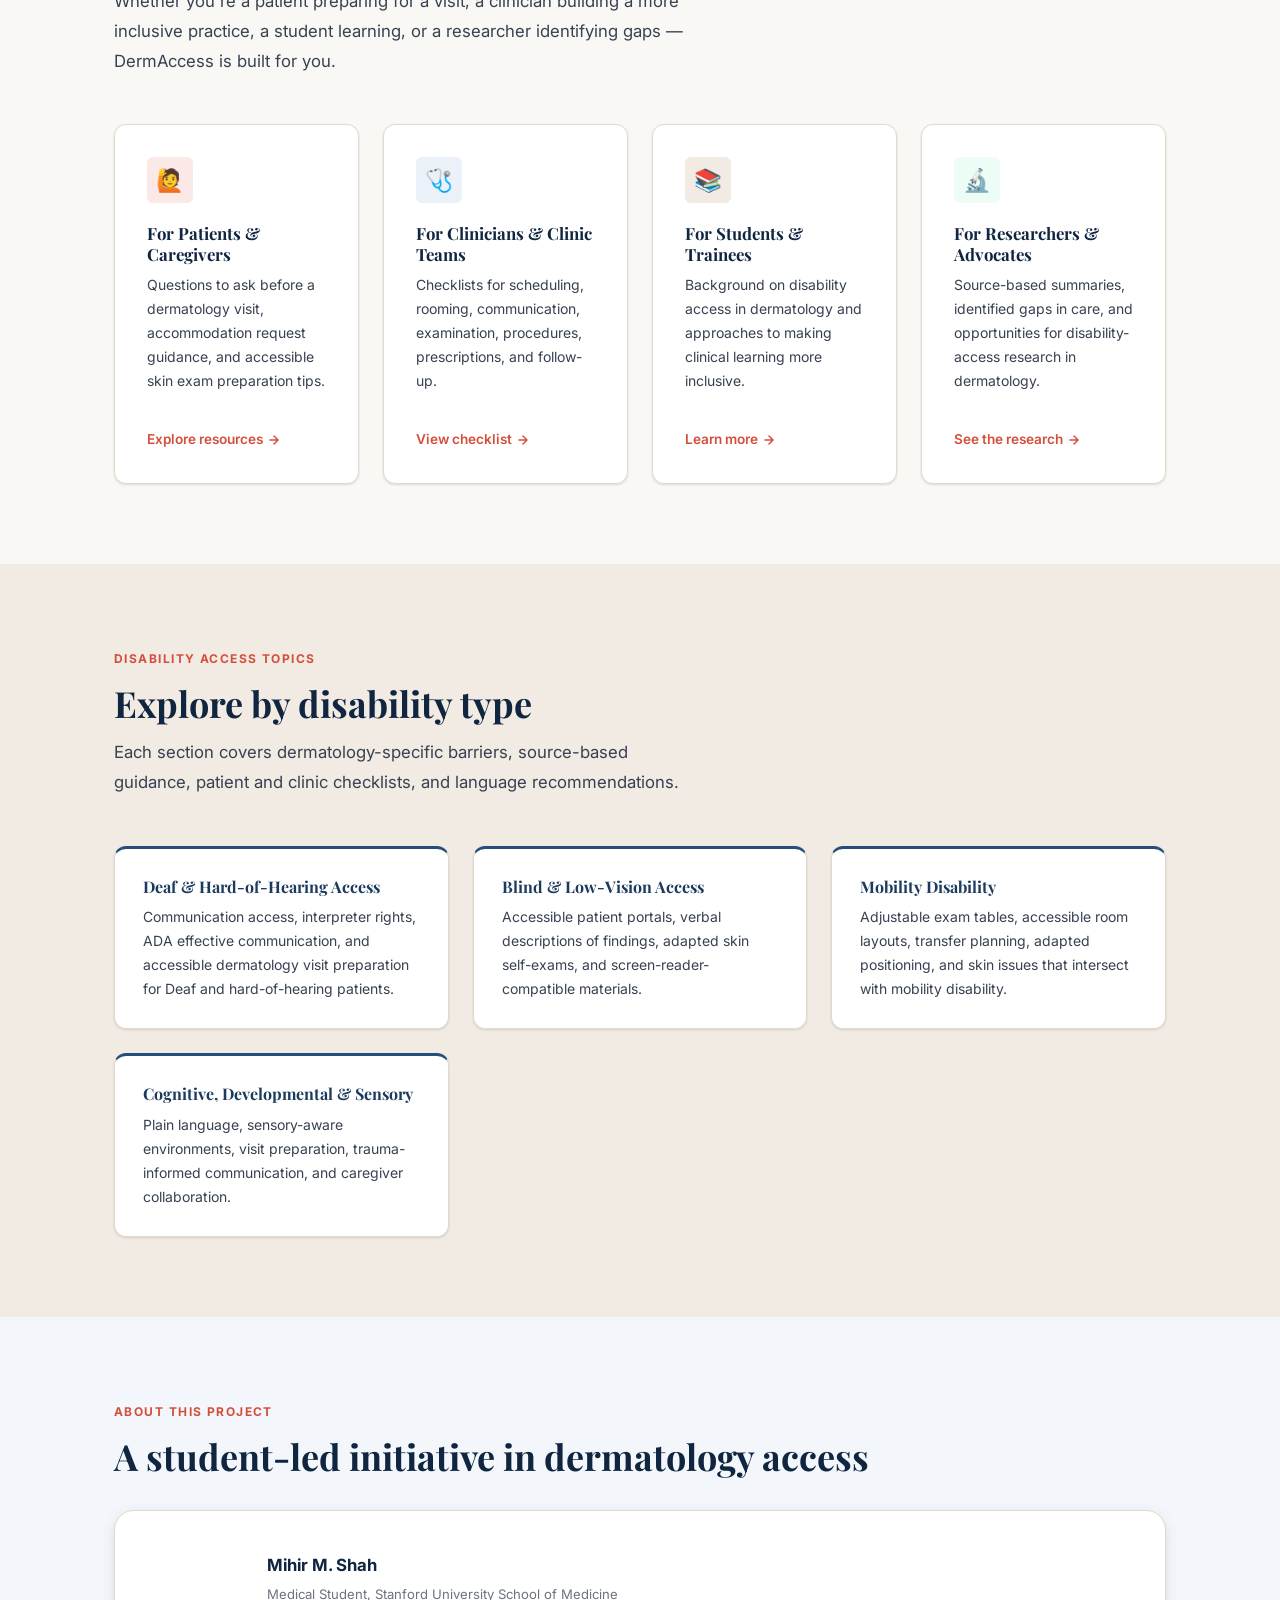
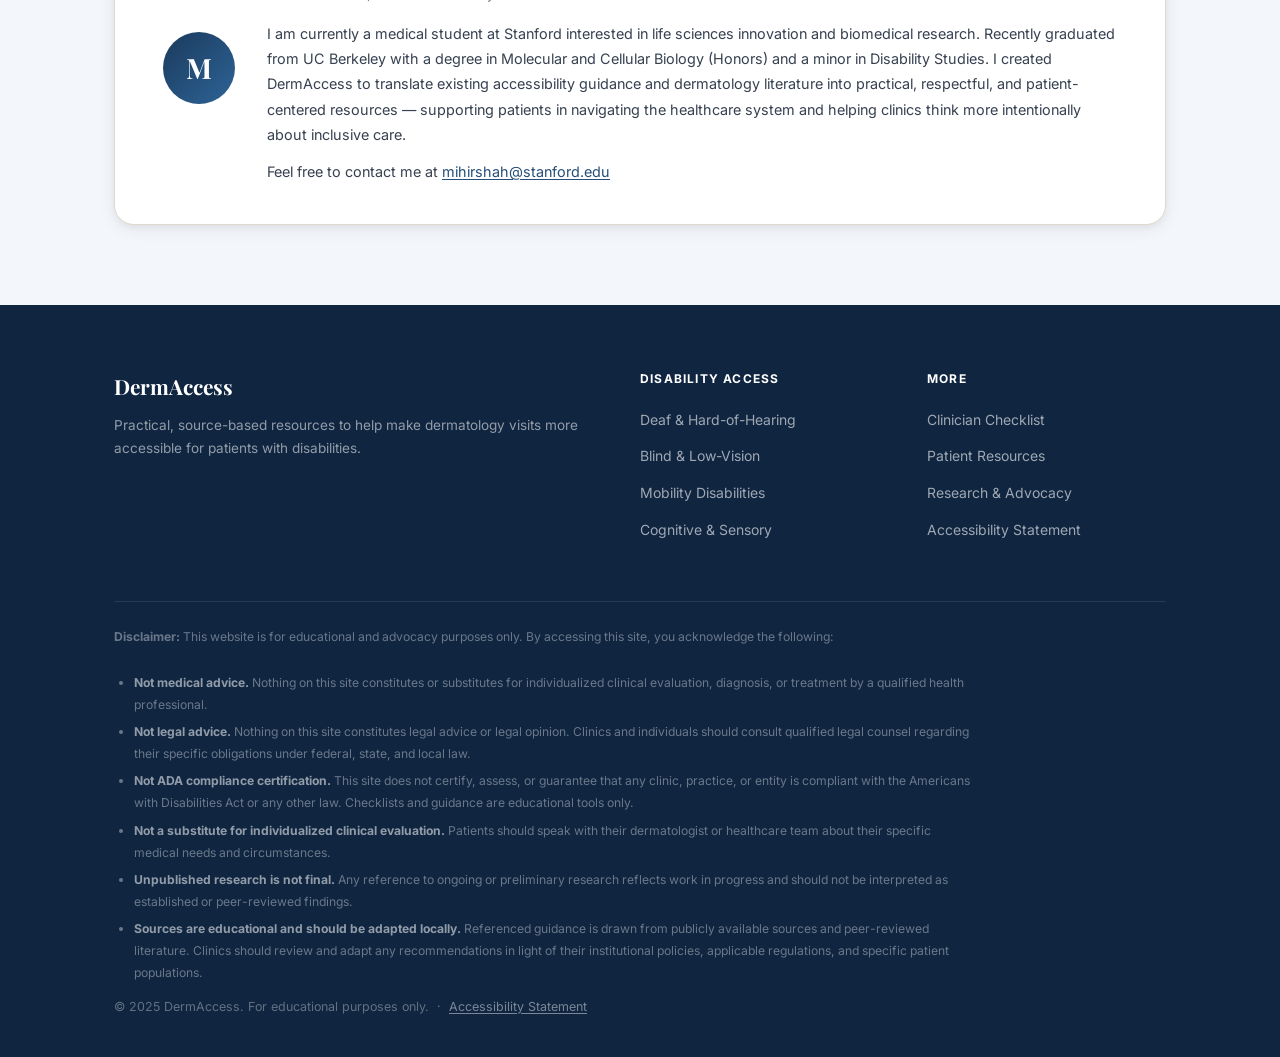
==== commit 7f5a3be7: "Expand footer disclaimer with explicit ADA, legal, and research caveats" ====
--- a/index.html
+++ b/index.html
@@ -154,9 +154,10 @@
       <div class="about-banner">
         <div class="about-avatar" aria-hidden="true">M</div>
         <div>
-          <div class="about-name">Mihir Shah</div>
-          <span class="about-role">Medical Student &mdash; Dermatology &amp; Health Equity</span>
-          <p class="about-text">I created this project as a medical student interested in dermatology, disability access, and health equity. My goal is to translate existing accessibility guidance and dermatology literature into practical, respectful, and patient-centered resources. DermAccess aims to support patients in navigating the healthcare system and to help clinics think more intentionally about inclusive care — without overclaiming or providing clinical or legal directives.</p>
+          <div class="about-name">Mihir M. Shah</div>
+          <span class="about-role">Medical Student, Stanford University School of Medicine</span>
+          <p class="about-text">I am currently a medical student at Stanford interested in life sciences innovation and biomedical research. Recently graduated from UC Berkeley with a degree in Molecular and Cellular Biology (Honors) and a minor in Disability Studies. I created DermAccess to translate existing accessibility guidance and dermatology literature into practical, respectful, and patient-centered resources — supporting patients in navigating the healthcare system and helping clinics think more intentionally about inclusive care.</p>
+          <p class="about-text" style="margin-top:0.75rem;">Feel free to contact me at <a href="mailto:mihirshah@stanford.edu">mihirshah@stanford.edu</a></p>
         </div>
       </div>
     </div>
@@ -191,7 +192,15 @@
       </div>
     </div>
     <hr class="footer-divider">
-    <p class="footer-disclaimer"><strong>Disclaimer:</strong> This website is for educational and advocacy purposes only. It does not provide medical, legal, or clinical advice and should not replace evaluation by a qualified health professional. Content is based on publicly available guidance, peer-reviewed literature, and patient-centered accessibility principles. Patients should speak with their dermatologist or healthcare team about their individual medical needs. Clinics should consult institutional policies, legal counsel, and applicable federal, state, and local requirements when implementing accommodations.</p>
+    <p class="footer-disclaimer"><strong>Disclaimer:</strong> This website is for educational and advocacy purposes only. By accessing this site, you acknowledge the following:</p>
+    <ul class="footer-disclaimer" style="padding-left:1.25rem; margin-top:0.5rem; margin-bottom:0.75rem;">
+      <li><strong>Not medical advice.</strong> Nothing on this site constitutes or substitutes for individualized clinical evaluation, diagnosis, or treatment by a qualified health professional.</li>
+      <li><strong>Not legal advice.</strong> Nothing on this site constitutes legal advice or legal opinion. Clinics and individuals should consult qualified legal counsel regarding their specific obligations under federal, state, and local law.</li>
+      <li><strong>Not ADA compliance certification.</strong> This site does not certify, assess, or guarantee that any clinic, practice, or entity is compliant with the Americans with Disabilities Act or any other law. Checklists and guidance are educational tools only.</li>
+      <li><strong>Not a substitute for individualized clinical evaluation.</strong> Patients should speak with their dermatologist or healthcare team about their specific medical needs and circumstances.</li>
+      <li><strong>Unpublished research is not final.</strong> Any reference to ongoing or preliminary research reflects work in progress and should not be interpreted as established or peer-reviewed findings.</li>
+      <li><strong>Sources are educational and should be adapted locally.</strong> Referenced guidance is drawn from publicly available sources and peer-reviewed literature. Clinics should review and adapt any recommendations in light of their institutional policies, applicable regulations, and specific patient populations.</li>
+    </ul>
     <p class="footer-copy">&copy; 2025 DermAccess. For educational purposes only. &nbsp;&middot;&nbsp; <a href="accessibility.html" style="color:rgba(255,255,255,0.45);">Accessibility Statement</a></p>
   </div>
 </footer>
--- a/css/style.css
+++ b/css/style.css
@@ -854,6 +854,9 @@
 .footer-divider { border: none; border-top: 1px solid rgba(255,255,255,0.1); margin-bottom: 1.5rem; }
 .footer-disclaimer { font-size: 0.76rem; color: rgba(255,255,255,0.38); line-height: 1.8; max-width: 860px; margin-bottom: 1.5rem; }
 .footer-copy { font-size: 0.78rem; color: rgba(255,255,255,0.35); }
+ul.footer-disclaimer { color: rgba(255,255,255,0.38); font-size: 0.76rem; line-height: 1.8; padding-left: 1.25rem; margin-bottom: 1rem; }
+ul.footer-disclaimer li { margin-bottom: 0.35rem; }
+ul.footer-disclaimer strong { color: rgba(255,255,255,0.55); }
 
 /* ===========================
    STICKY SECTION NAV
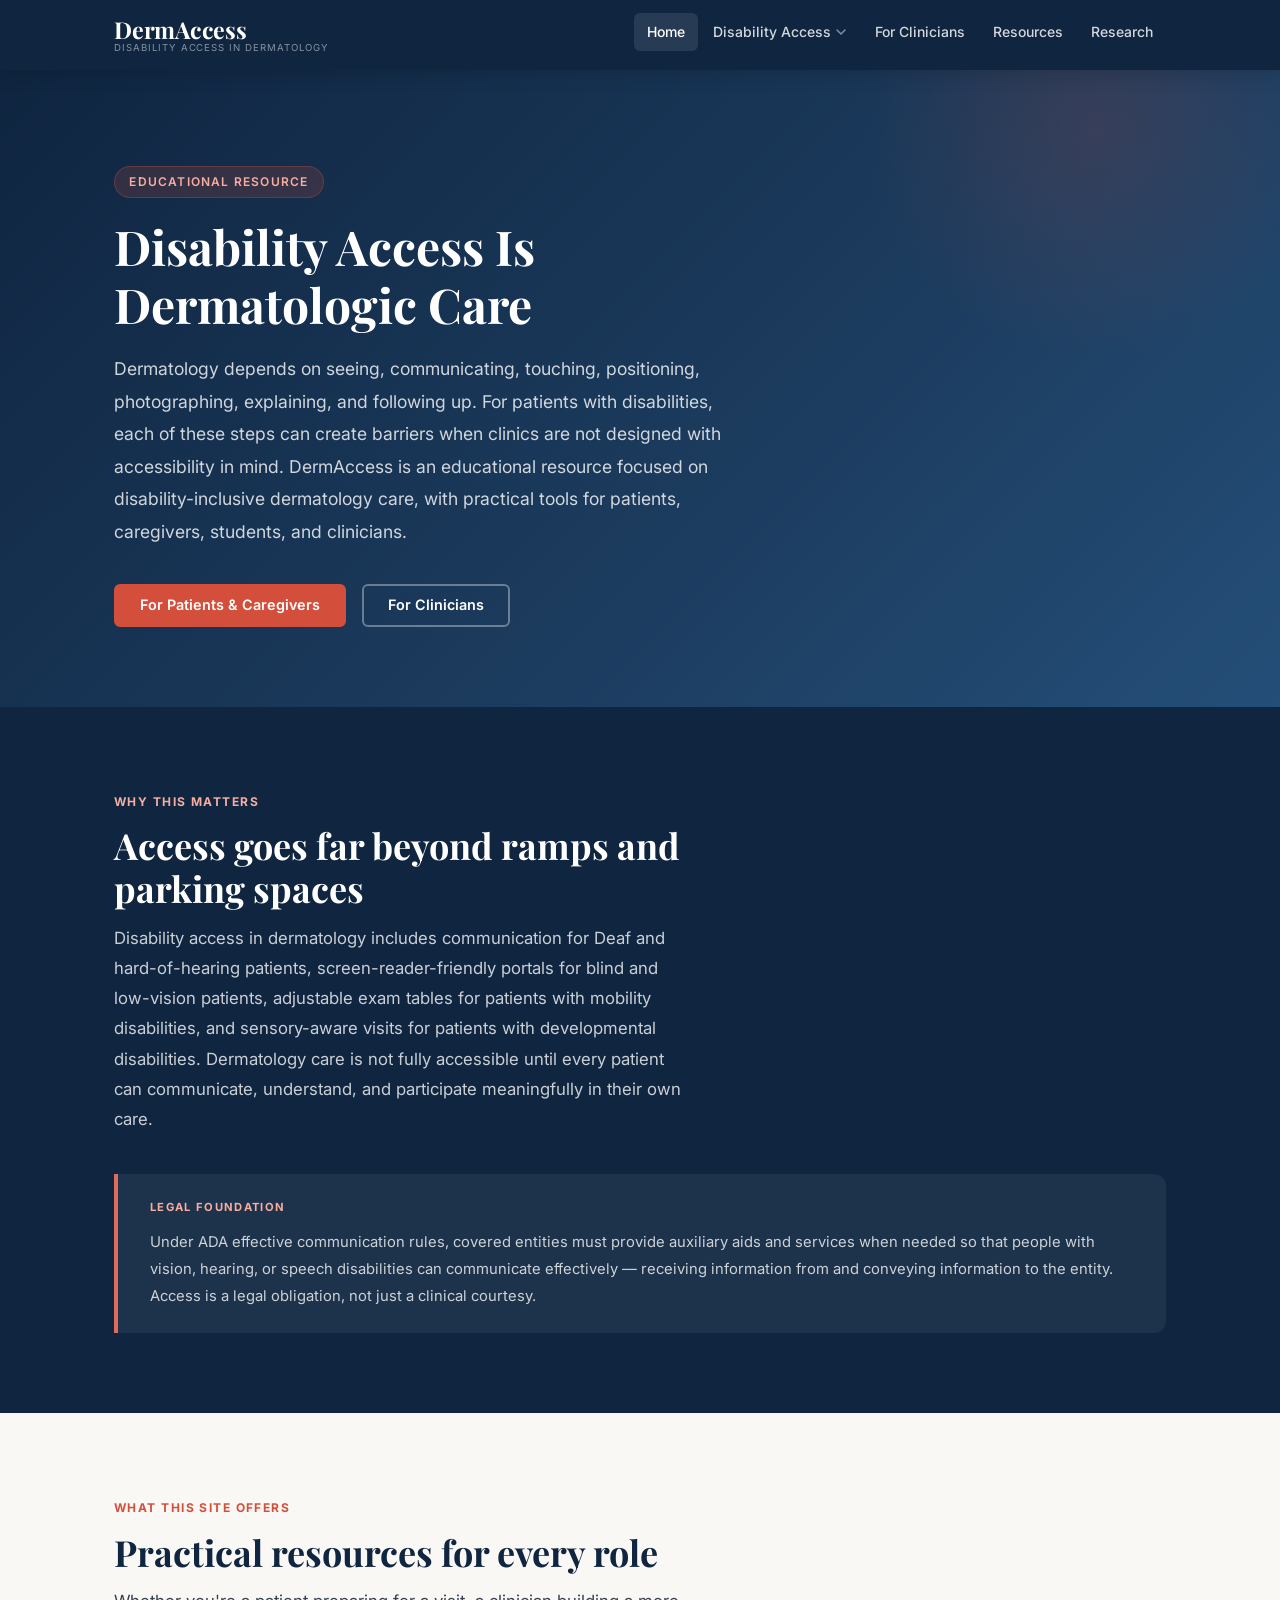
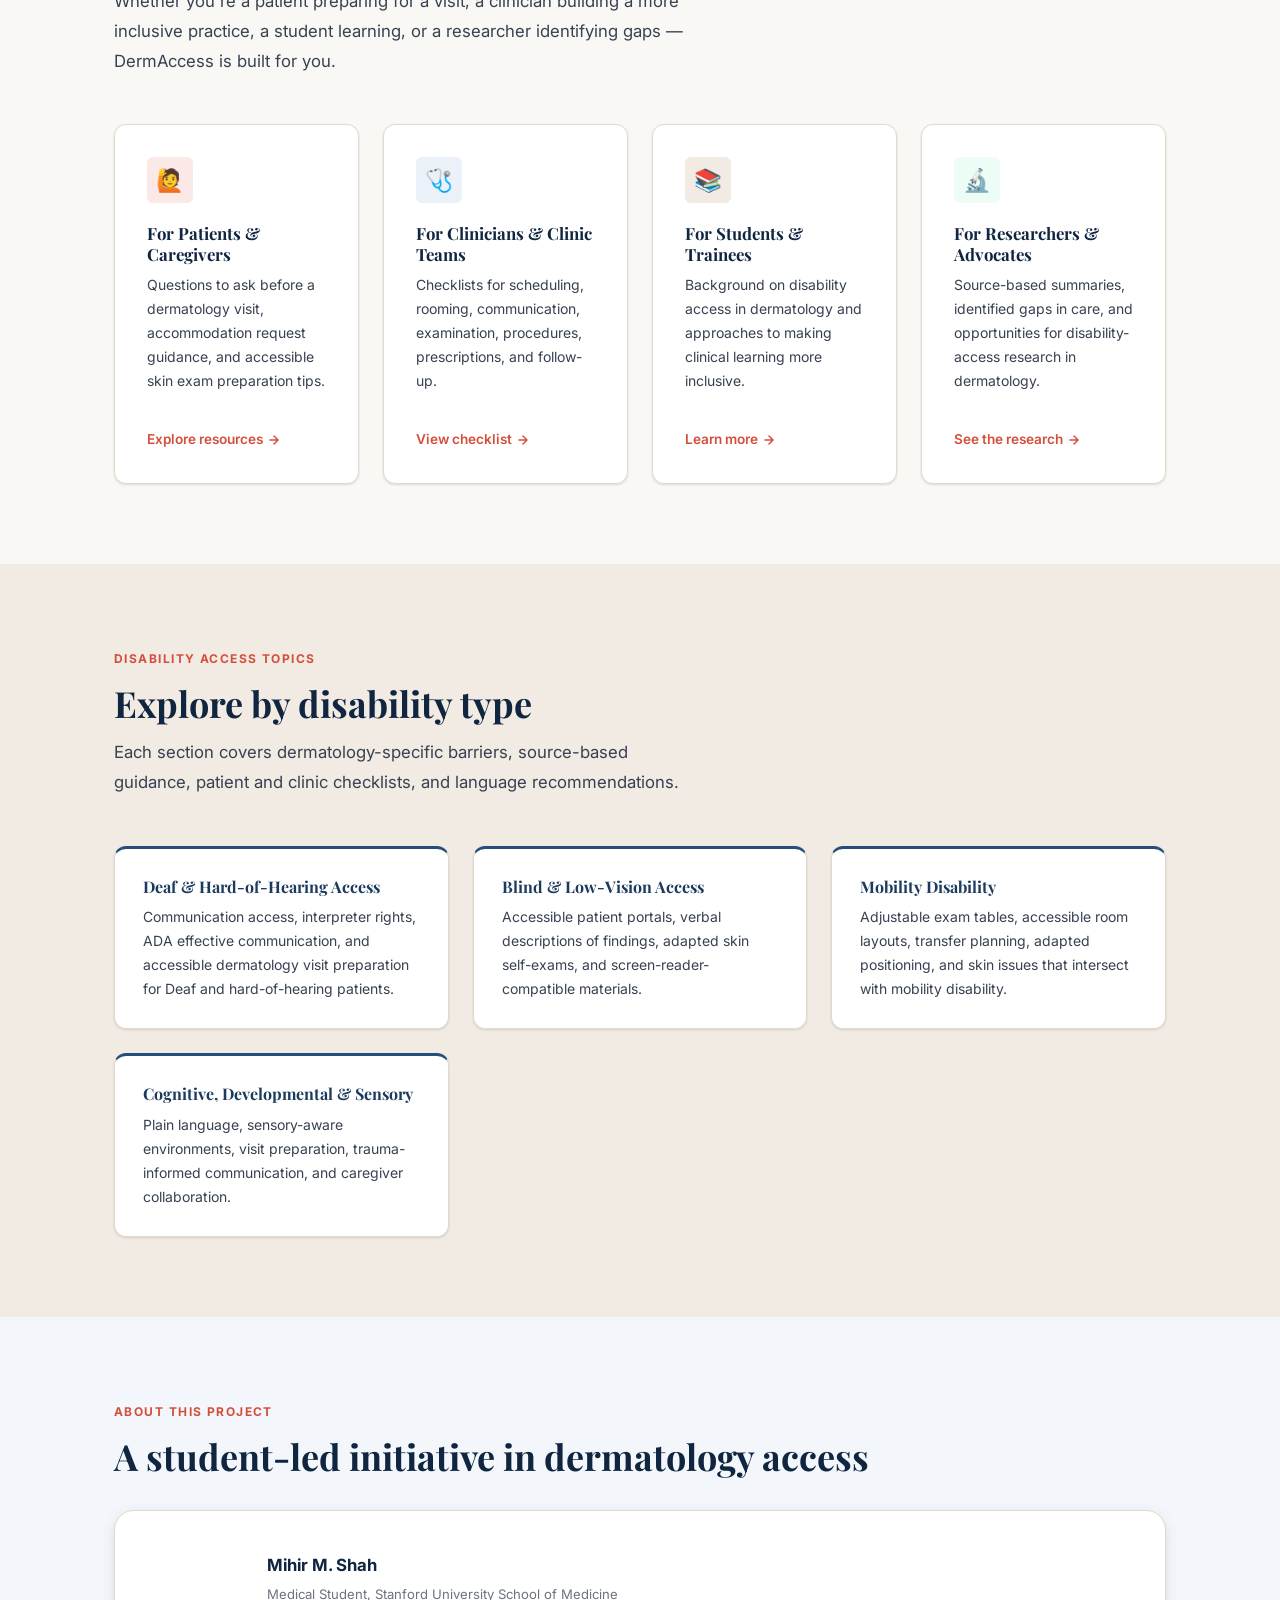
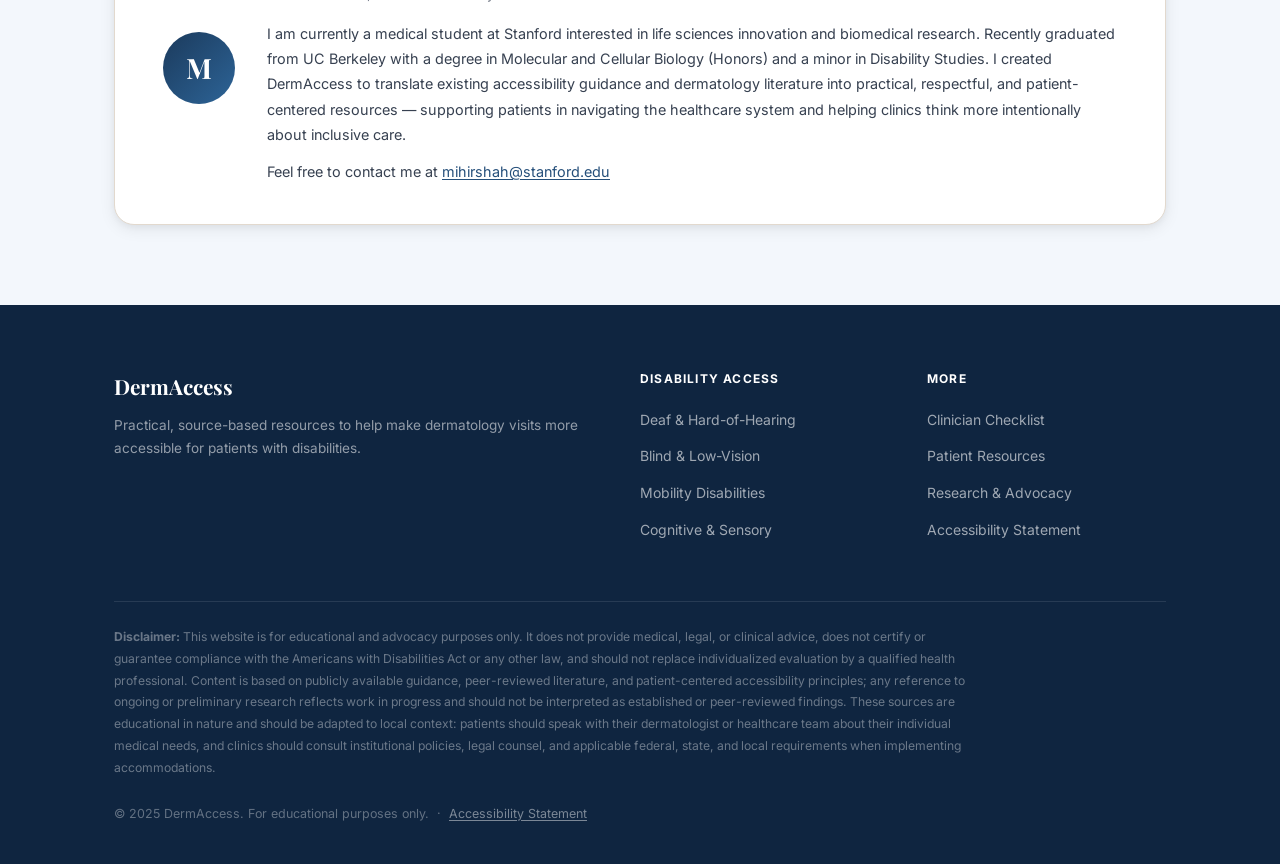
==== commit 2af7e740: "Expand footer disclaimer paragraph with ADA, research, and localization caveats" ====
--- a/index.html
+++ b/index.html
@@ -192,15 +192,7 @@
       </div>
     </div>
     <hr class="footer-divider">
-    <p class="footer-disclaimer"><strong>Disclaimer:</strong> This website is for educational and advocacy purposes only. By accessing this site, you acknowledge the following:</p>
-    <ul class="footer-disclaimer" style="padding-left:1.25rem; margin-top:0.5rem; margin-bottom:0.75rem;">
-      <li><strong>Not medical advice.</strong> Nothing on this site constitutes or substitutes for individualized clinical evaluation, diagnosis, or treatment by a qualified health professional.</li>
-      <li><strong>Not legal advice.</strong> Nothing on this site constitutes legal advice or legal opinion. Clinics and individuals should consult qualified legal counsel regarding their specific obligations under federal, state, and local law.</li>
-      <li><strong>Not ADA compliance certification.</strong> This site does not certify, assess, or guarantee that any clinic, practice, or entity is compliant with the Americans with Disabilities Act or any other law. Checklists and guidance are educational tools only.</li>
-      <li><strong>Not a substitute for individualized clinical evaluation.</strong> Patients should speak with their dermatologist or healthcare team about their specific medical needs and circumstances.</li>
-      <li><strong>Unpublished research is not final.</strong> Any reference to ongoing or preliminary research reflects work in progress and should not be interpreted as established or peer-reviewed findings.</li>
-      <li><strong>Sources are educational and should be adapted locally.</strong> Referenced guidance is drawn from publicly available sources and peer-reviewed literature. Clinics should review and adapt any recommendations in light of their institutional policies, applicable regulations, and specific patient populations.</li>
-    </ul>
+    <p class="footer-disclaimer"><strong>Disclaimer:</strong> This website is for educational and advocacy purposes only. It does not provide medical, legal, or clinical advice, does not certify or guarantee compliance with the Americans with Disabilities Act or any other law, and should not replace individualized evaluation by a qualified health professional. Content is based on publicly available guidance, peer-reviewed literature, and patient-centered accessibility principles; any reference to ongoing or preliminary research reflects work in progress and should not be interpreted as established or peer-reviewed findings. These sources are educational in nature and should be adapted to local context: patients should speak with their dermatologist or healthcare team about their individual medical needs, and clinics should consult institutional policies, legal counsel, and applicable federal, state, and local requirements when implementing accommodations.</p>
     <p class="footer-copy">&copy; 2025 DermAccess. For educational purposes only. &nbsp;&middot;&nbsp; <a href="accessibility.html" style="color:rgba(255,255,255,0.45);">Accessibility Statement</a></p>
   </div>
 </footer>
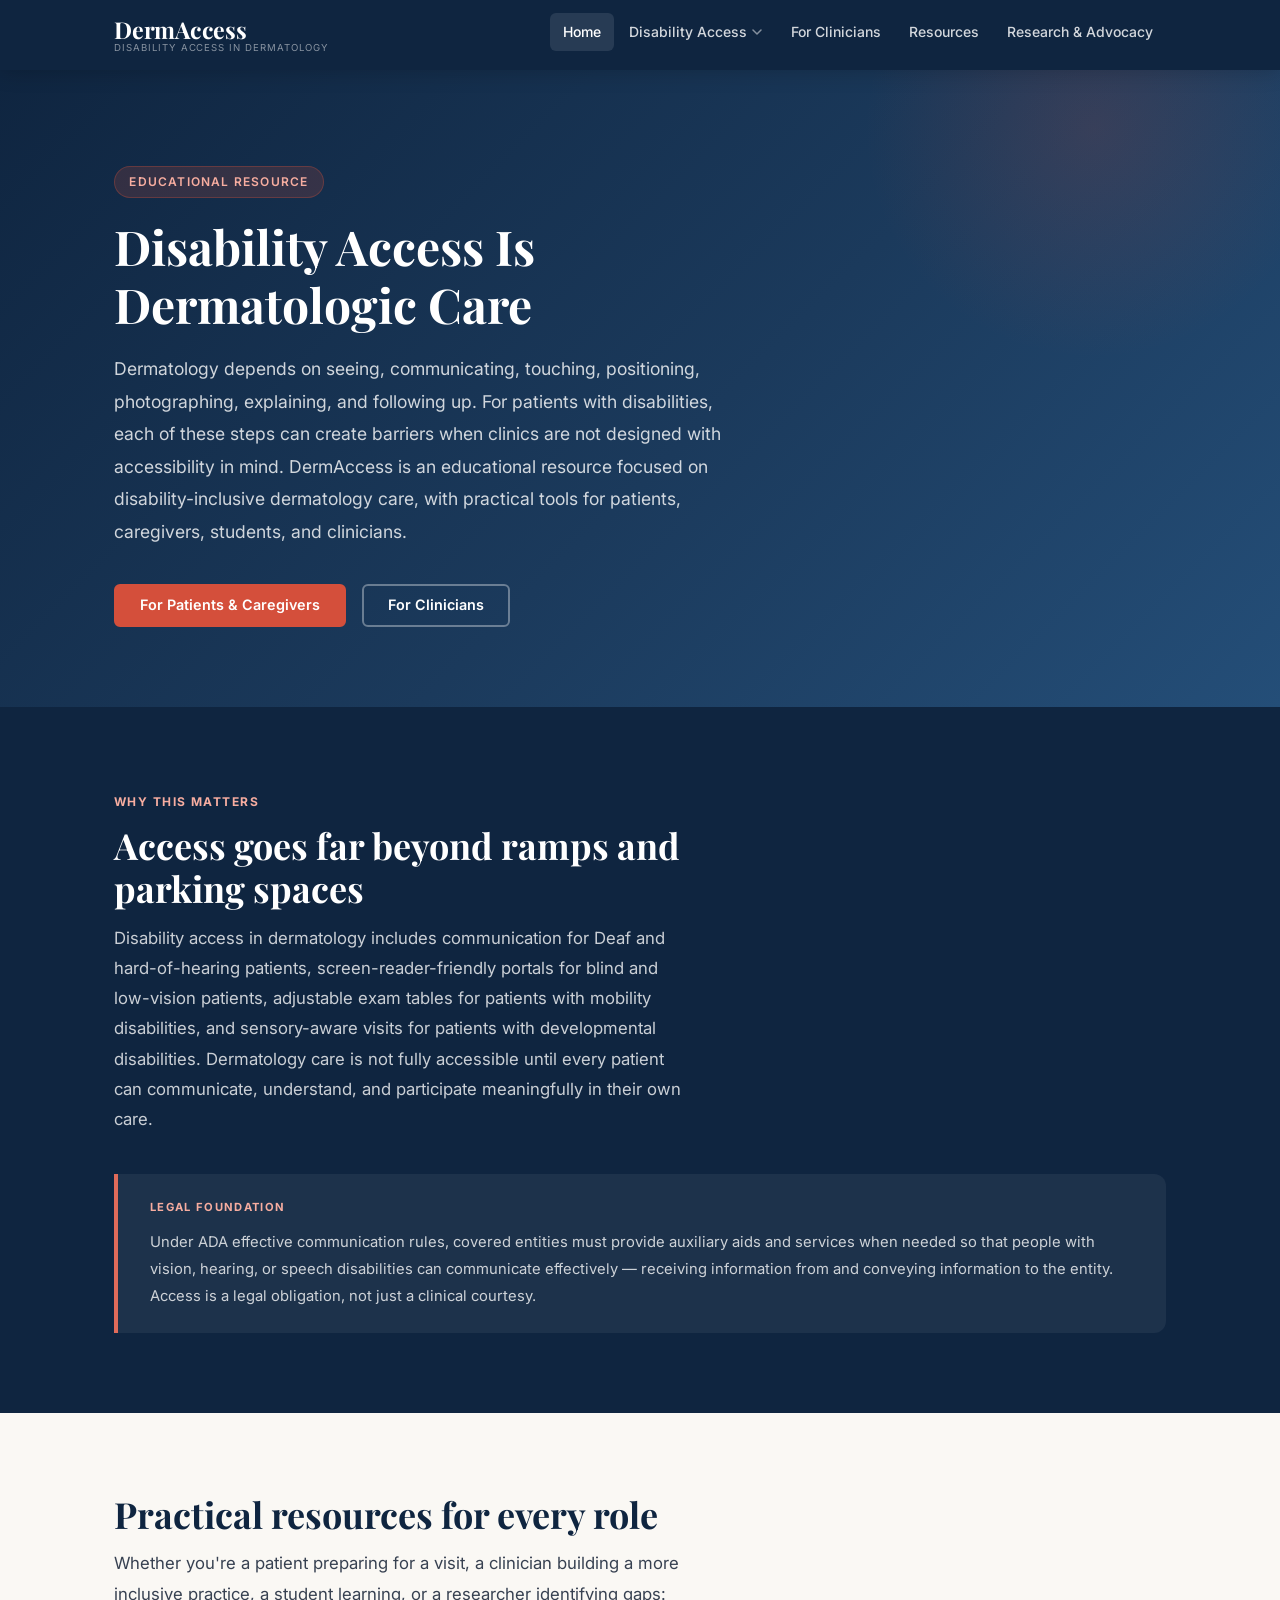
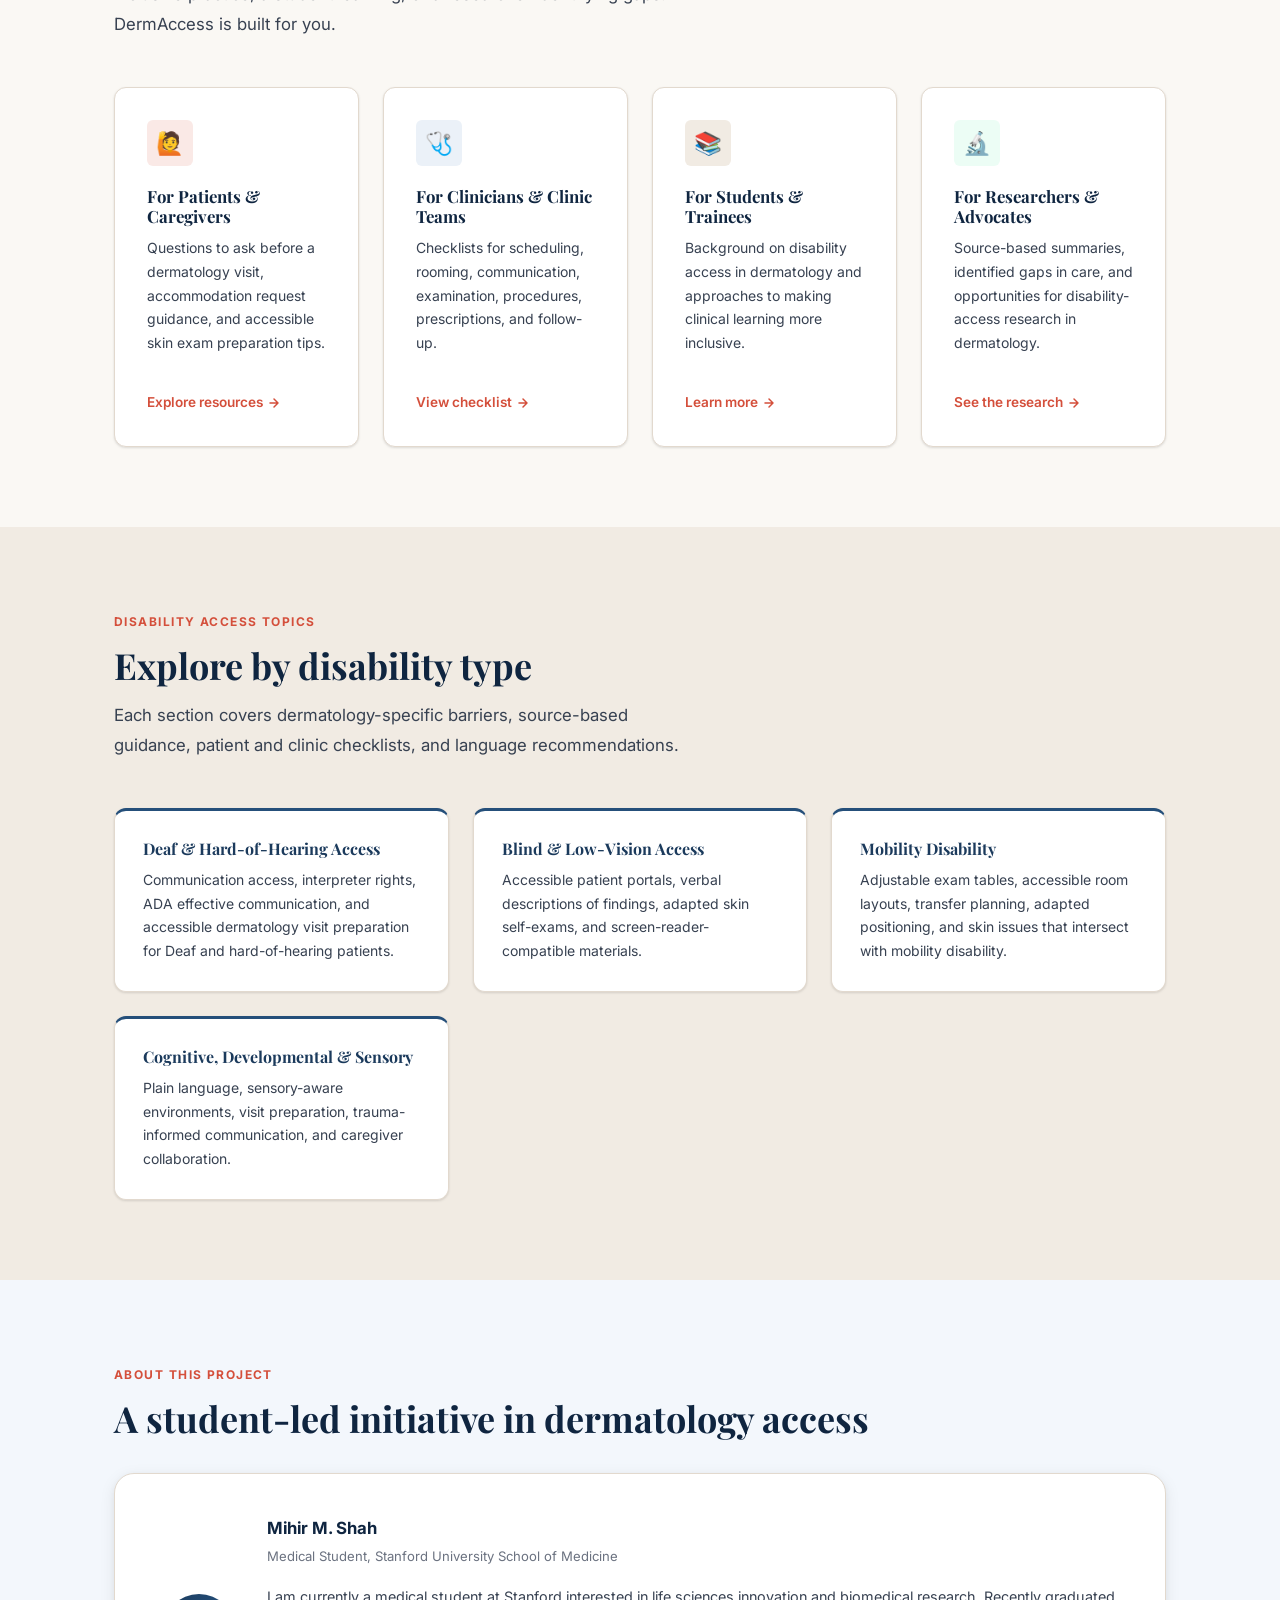
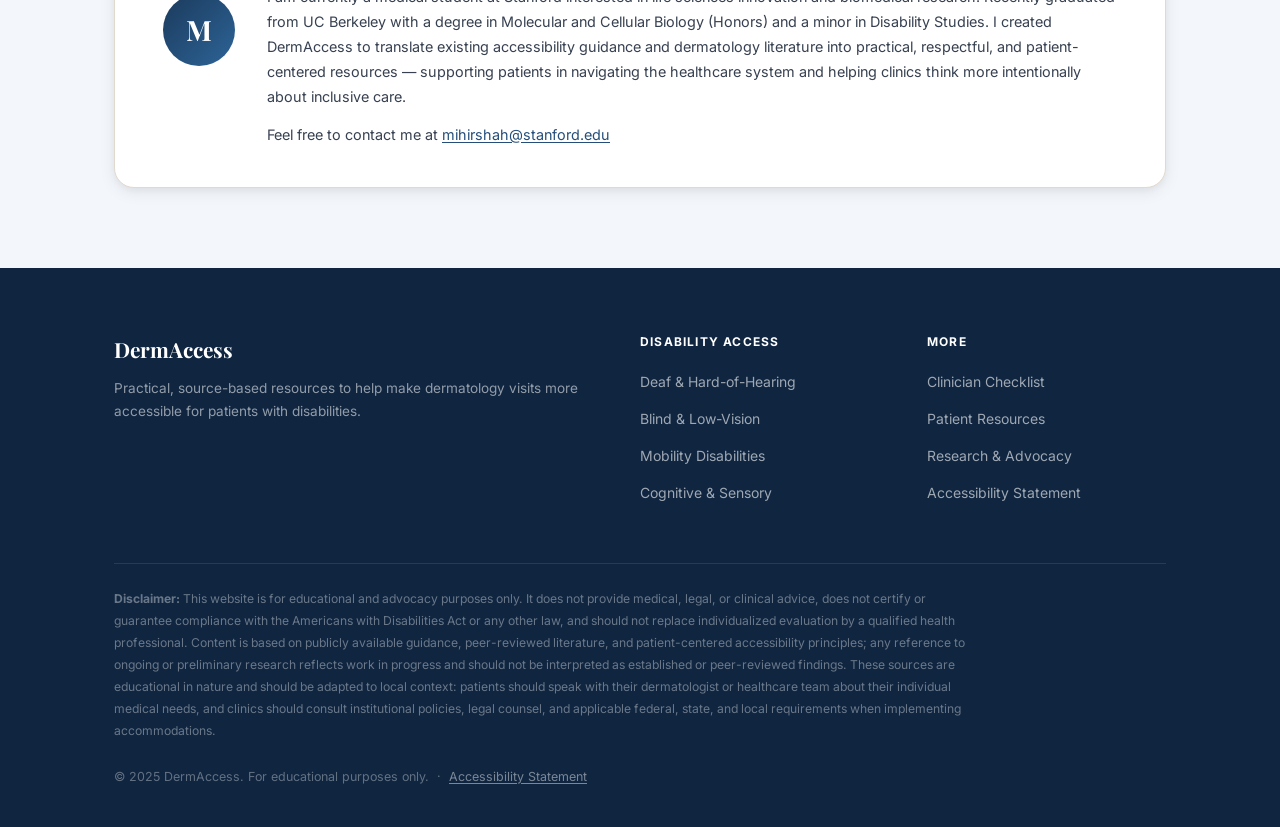
==== commit 56b8e649: "Update nav label to Research & Advocacy, trim redundant phrasing, remove offers eyebrow tag" ====
--- a/index.html
+++ b/index.html
@@ -38,7 +38,7 @@
         </li>
         <li><a href="clinician-checklist.html">For Clinicians</a></li>
         <li><a href="patient-resources.html">Resources</a></li>
-        <li><a href="research-advocacy.html">Research</a></li>
+        <li><a href="research-advocacy.html">Research &amp; Advocacy</a></li>
       </ul>
     </nav>
   </div>
@@ -75,9 +75,8 @@
   <!-- WHAT THIS SITE OFFERS -->
   <section class="section" aria-labelledby="offers-heading">
     <div class="container">
-      <span class="section-tag">What This Site Offers</span>
       <h2 id="offers-heading">Practical resources for every role</h2>
-      <p class="section-intro">Whether you're a patient preparing for a visit, a clinician building a more inclusive practice, a student learning, or a researcher identifying gaps — DermAccess is built for you.</p>
+      <p class="section-intro">Whether you're a patient preparing for a visit, a clinician building a more inclusive practice, a student learning, or a researcher identifying gaps: DermAccess is built for you.</p>
       <div class="cards-grid">
         <article class="card">
           <div class="card-icon card-icon--coral" aria-hidden="true">🙋</div>
